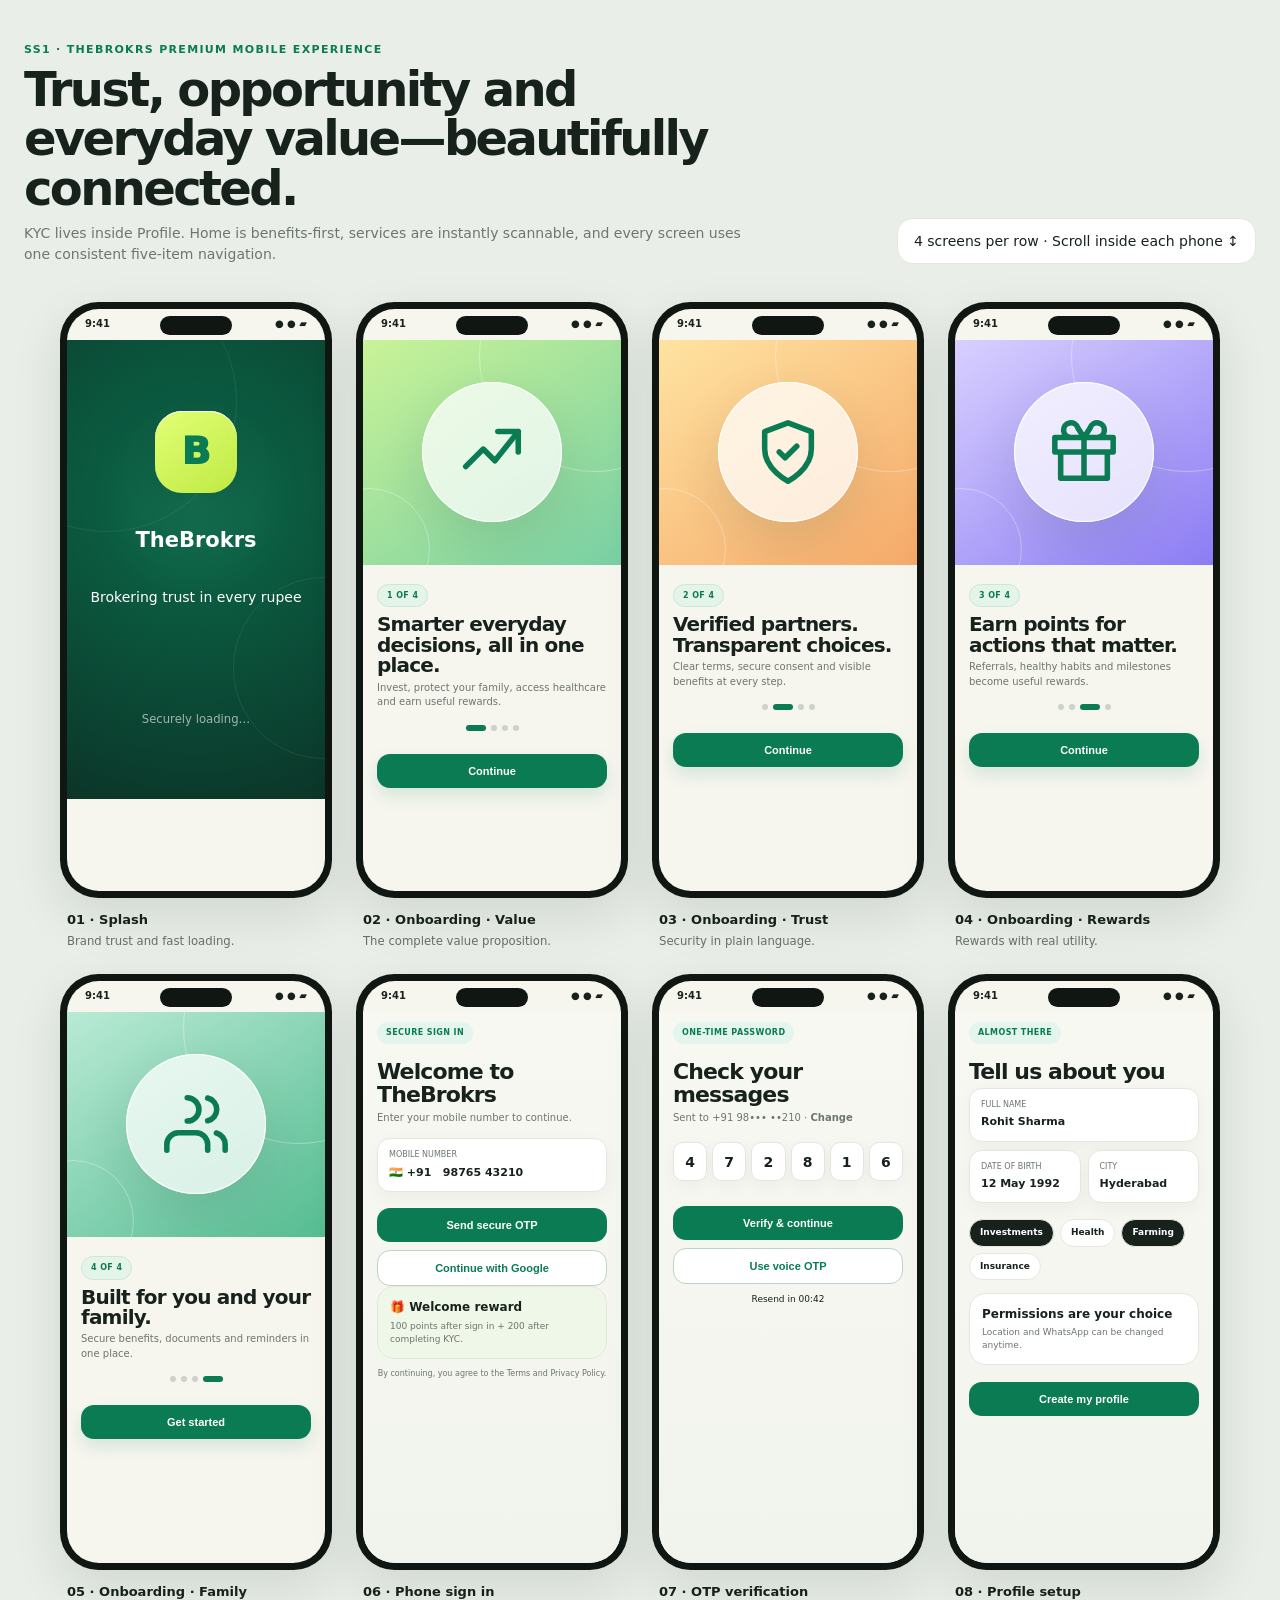
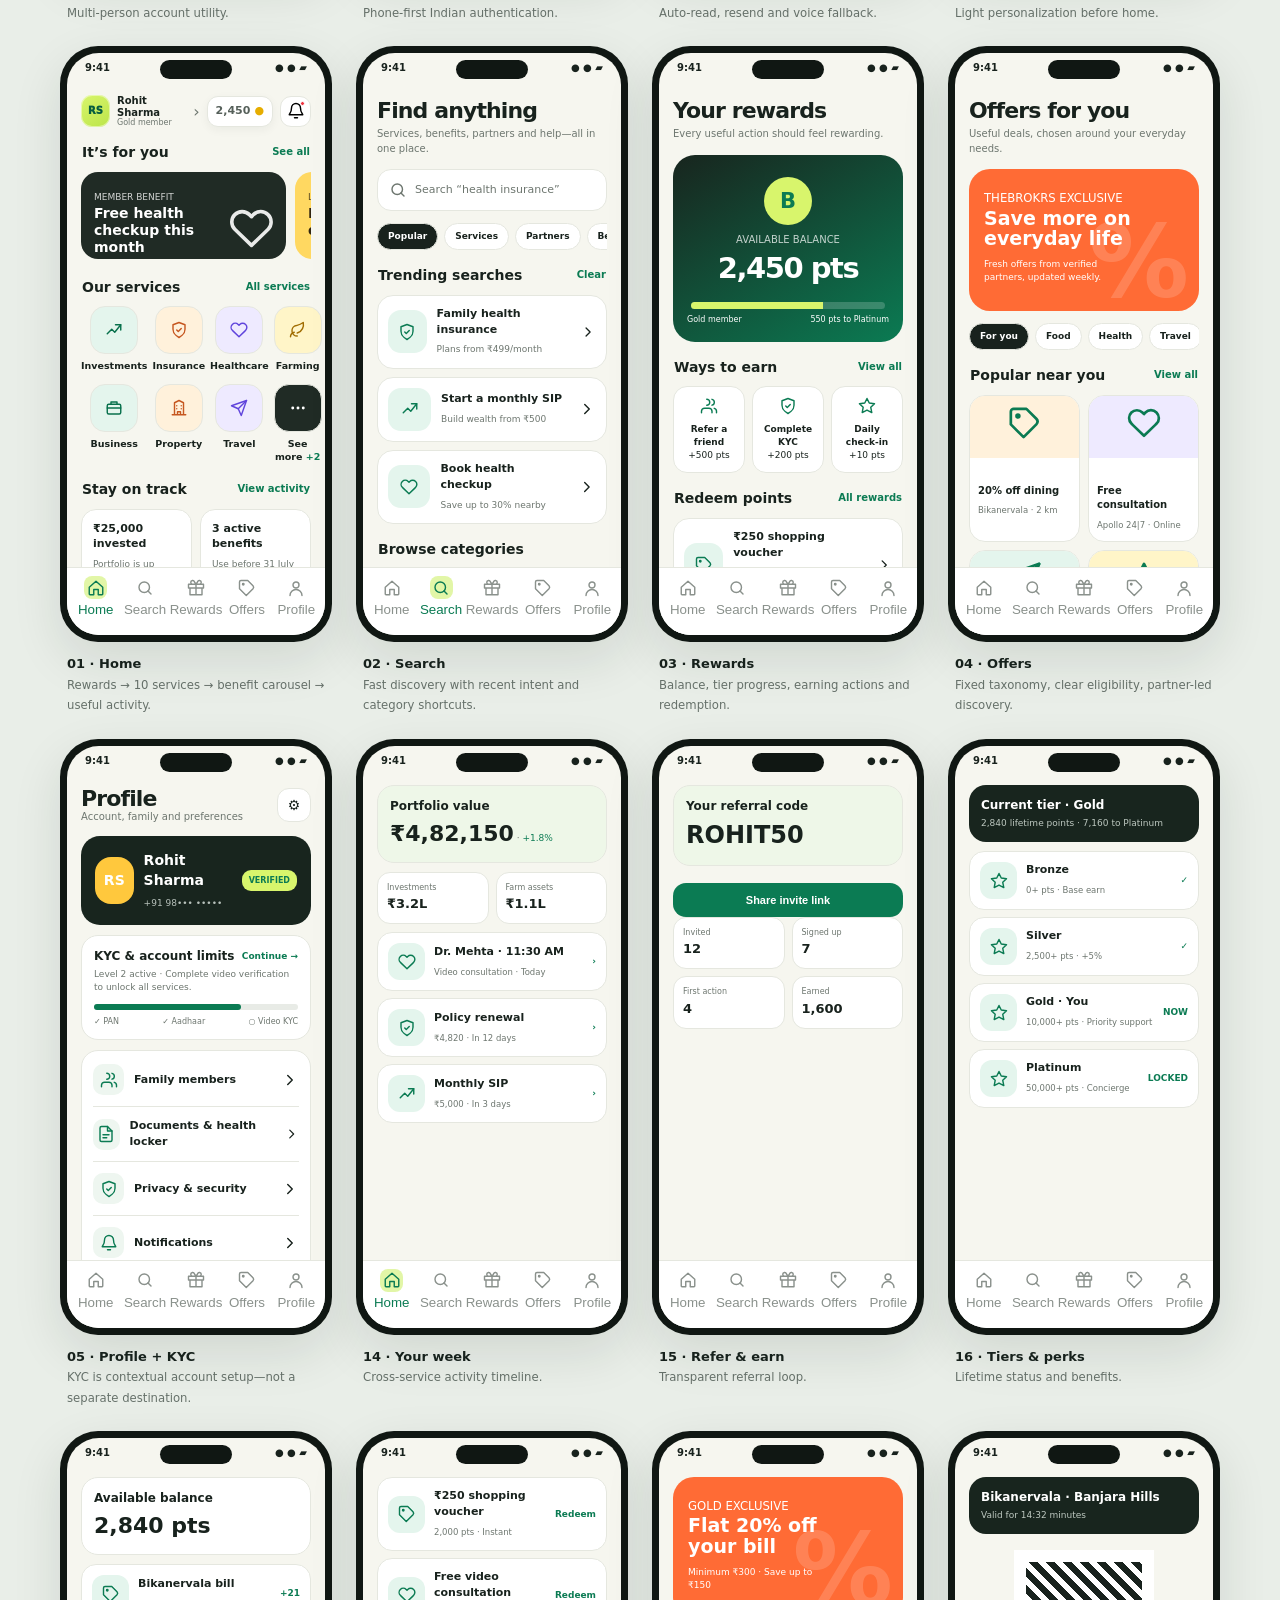
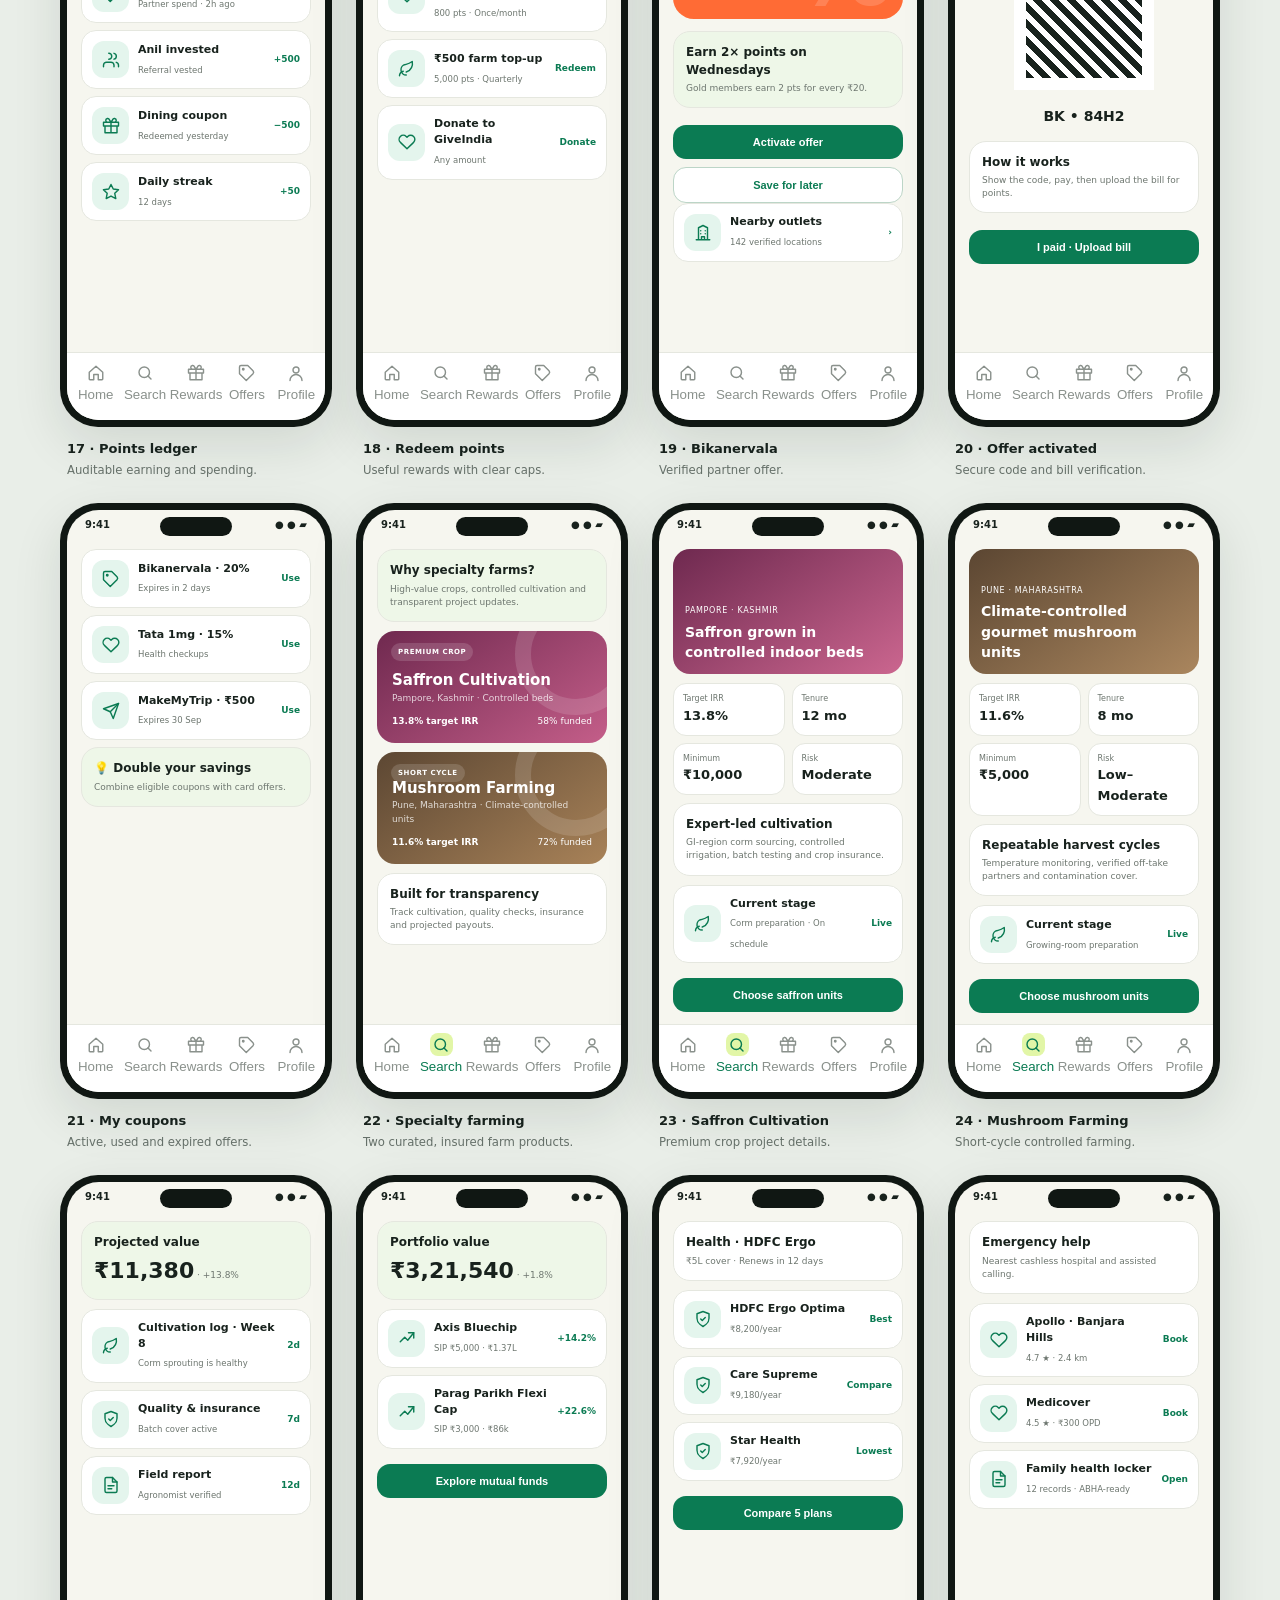
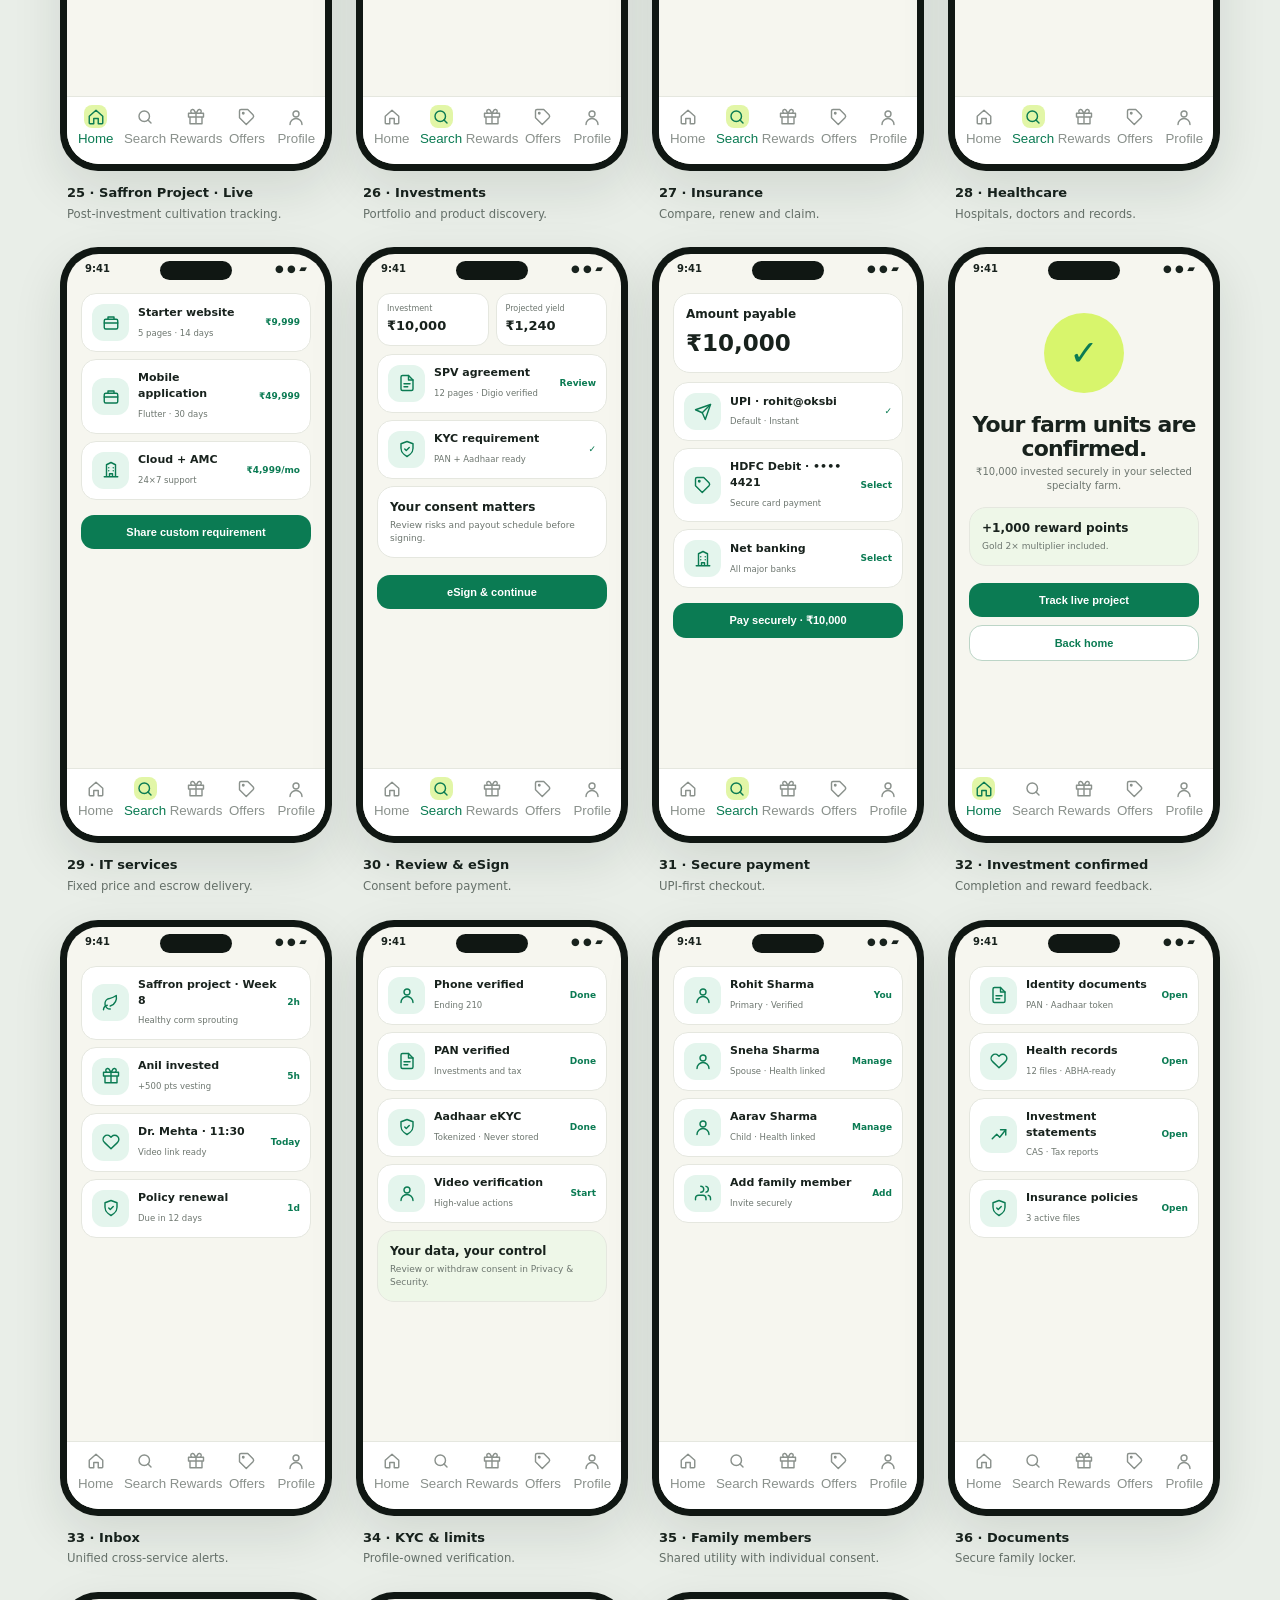
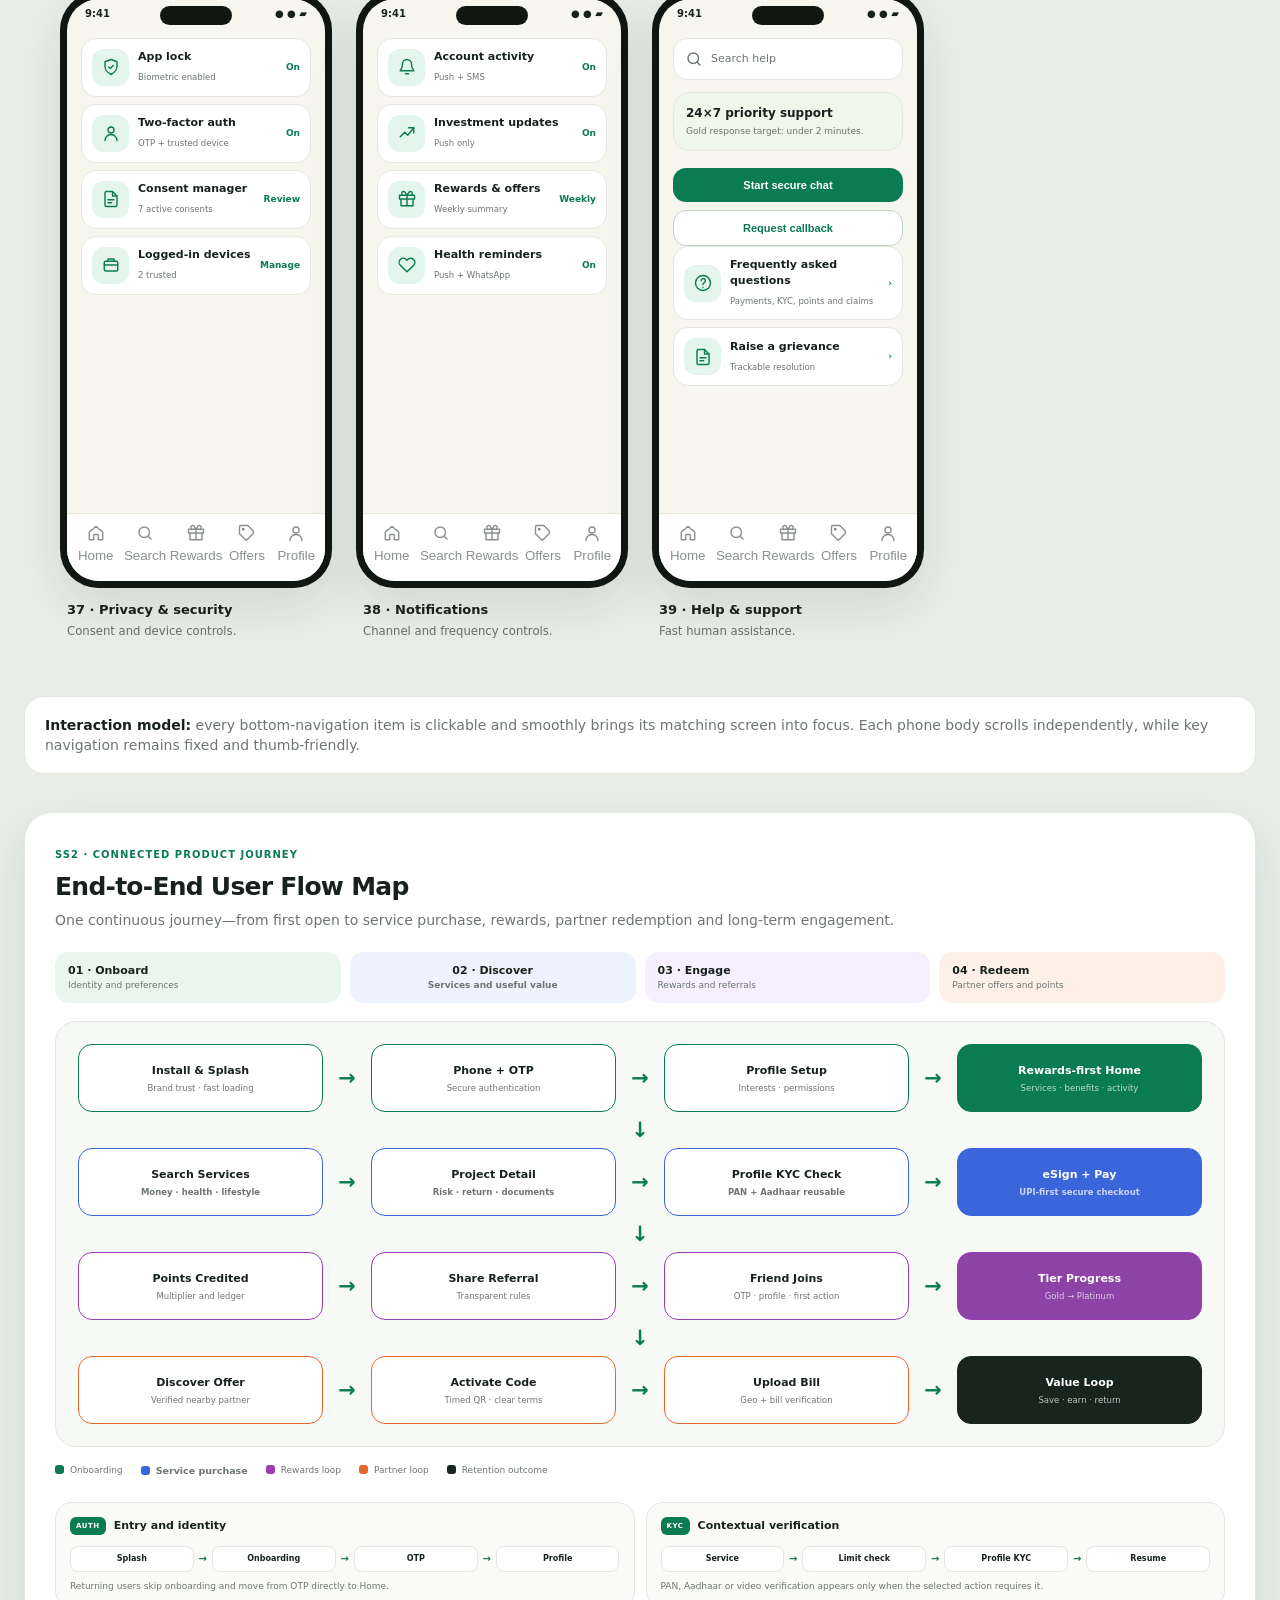
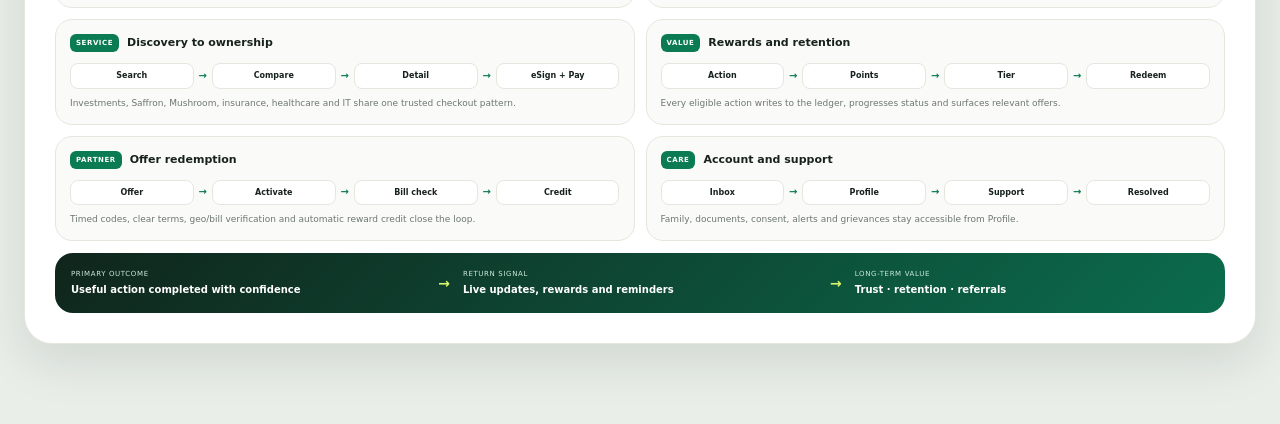
==== 02-wireframes.html @ 586d3954 "Add files via upload" ====
<!doctype html>
<html lang="en">
  <head>
    <meta charset="utf-8" />
    <meta name="viewport" content="width=device-width,initial-scale=1" />
    <title>TheBrokrs — Connected Mobile App Wireframe</title>
    <style>
      :root {
        --ink: #18221d;
        --muted: #6d766f;
        --green: #0b7b53;
        --lime: #d8f56c;
        --cream: #f6f6ef;
        --line: #e5e7df;
        --orange: #ff6b35;
        --purple: #7457ff;
        --yellow: #ffc83d;
        --shadow: 0 18px 50px #16241d1c;
      }
      * {
        box-sizing: border-box;
      }
      body {
        margin: 0;
        background: #e9eee8;
        color: var(--ink);
        font:
          14px/1.45 Inter,
          ui-sans-serif,
          system-ui,
          -apple-system,
          "Segoe UI",
          sans-serif;
      }
      .page {
        max-width: 1460px;
        margin: auto;
        padding: 42px 24px 80px;
      }
      .intro {
        display: flex;
        justify-content: space-between;
        gap: 30px;
        align-items: end;
        margin-bottom: 34px;
      }
      .eyebrow {
        color: var(--green);
        font-weight: 800;
        letter-spacing: 0.12em;
        text-transform: uppercase;
        font-size: 11px;
      }
      .intro h1 {
        font-size: clamp(28px, 4vw, 48px);
        line-height: 1.03;
        letter-spacing: -0.055em;
        margin: 7px 0 10px;
        max-width: 780px;
      }
      .intro p {
        margin: 0;
        color: var(--muted);
        max-width: 720px;
      }
      .legend {
        background: #fff;
        border: 1px solid var(--line);
        padding: 12px 16px;
        border-radius: 16px;
        white-space: nowrap;
      }
      .gallery {
        display: grid;
        grid-template-columns: repeat(5, 272px);
        gap: 24px;
        overflow-x: auto;
        padding: 4px 4px 28px;
        scroll-snap-type: x mandatory;
      }
      .mock {
        scroll-snap-align: start;
      }
      .phone {
        width: 272px;
        height: 596px;
        padding: 7px;
        background: #101713;
        border-radius: 38px;
        box-shadow: var(--shadow);
        position: relative;
      }
      .screen {
        height: 100%;
        background: var(--cream);
        border-radius: 32px;
        overflow: hidden;
        position: relative;
      }
      .status {
        height: 31px;
        padding: 8px 18px 0;
        display: flex;
        justify-content: space-between;
        font-size: 10px;
        font-weight: 800;
      }
      .island {
        position: absolute;
        top: 7px;
        left: 50%;
        transform: translateX(-50%);
        width: 72px;
        height: 19px;
        border-radius: 20px;
        background: #101713;
        z-index: 5;
      }
      .content {
        height: calc(100% - 31px);
        overflow-y: auto;
        padding: 8px 14px 84px;
        scrollbar-width: none;
      }
      .content::-webkit-scrollbar,
      .rail::-webkit-scrollbar {
        display: none;
      }
      .nav {
        height: 68px;
        position: absolute;
        bottom: 0;
        left: 0;
        right: 0;
        background: #fff;
        border-top: 1px solid var(--line);
        display: grid;
        grid-template-columns: repeat(5, 1fr);
        z-index: 10;
        padding: 8px 4px 7px;
      }
      .nav button {
        border: 0;
        background: none;
        color: #8a918c;
        font: 600 9px inherit;
        display: flex;
        flex-direction: column;
        align-items: center;
        gap: 3px;
        padding: 0;
        cursor: pointer;
      }
      .nav .ico {
        width: 23px;
        height: 23px;
        display: grid;
        place-items: center;
        border-radius: 8px;
      }
      .nav button.active {
        color: var(--green);
      }
      .nav button.active .ico {
        background: #e2f6a7;
      }
      .i {
        width: 18px;
        height: 18px;
        fill: none;
        stroke: currentColor;
        stroke-width: 1.9;
        stroke-linecap: round;
        stroke-linejoin: round;
      }
      .top {
        display: flex;
        align-items: center;
        justify-content: space-between;
        margin: 2px 0 12px;
      }
      .avatar {
        width: 34px;
        height: 34px;
        border-radius: 12px;
        background: var(--yellow);
        display: grid;
        place-items: center;
        font-weight: 900;
      }
      .hello {
        font-size: 10px;
        color: var(--muted);
      }
      .name {
        font-size: 15px;
        font-weight: 800;
        line-height: 1.1;
      }
      .iconbtn {
        width: 34px;
        height: 34px;
        border: 1px solid var(--line);
        background: #fff;
        border-radius: 12px;
        display: grid;
        place-items: center;
      }
      .reward-card {
        background: var(--green);
        color: white;
        border-radius: 20px;
        padding: 15px;
        position: relative;
        overflow: hidden;
        margin-bottom: 15px;
      }
      .reward-card:after {
        content: "";
        position: absolute;
        width: 95px;
        height: 95px;
        background: var(--lime);
        border-radius: 50%;
        right: -35px;
        top: -42px;
        opacity: 0.95;
      }
      .points {
        font-size: 25px;
        font-weight: 900;
        letter-spacing: -0.04em;
      }
      .soft {
        font-size: 10px;
        opacity: 0.75;
      }
      .reward-row {
        display: flex;
        justify-content: space-between;
        align-items: end;
      }
      .tiny-link {
        font-size: 10px;
        color: var(--lime);
        font-weight: 800;
      }
      .section-head {
        display: flex;
        align-items: center;
        justify-content: space-between;
        margin: 15px 1px 9px;
      }
      .section-head b {
        font-size: 14px;
      }
      .section-head span {
        font-size: 10px;
        color: var(--green);
        font-weight: 800;
      }
      .services {
        display: grid;
        grid-template-columns: repeat(4, 1fr);
        gap: 11px 5px;
      }
      .service {
        text-align: center;
        font-size: 9.5px;
        font-weight: 650;
      }
      .service .tile {
        width: 48px;
        height: 48px;
        margin: 0 auto 5px;
        border-radius: 15px;
        display: grid;
        place-items: center;
        background: #fff;
        border: 1px solid var(--line);
      }
      .service:nth-child(4n + 1) .tile {
        background: #e4f5ed;
        color: #08704c;
      }
      .service:nth-child(4n + 2) .tile {
        background: #fff1db;
        color: #c65720;
      }
      .service:nth-child(4n + 3) .tile {
        background: #eeeaff;
        color: #6045dc;
      }
      .service:nth-child(4n + 4) .tile {
        background: #fff5c8;
        color: #a06c00;
      }
      .service.more .tile {
        background: #202b25;
        color: #fff;
      }
      .benefits {
        display: flex;
        gap: 9px;
        overflow-x: auto;
        scroll-snap-type: x mandatory;
        padding-bottom: 3px;
      }
      .benefit {
        min-width: 205px;
        height: 87px;
        border-radius: 17px;
        padding: 13px;
        scroll-snap-align: start;
        position: relative;
        overflow: hidden;
        background: #202b25;
        color: #fff;
      }
      .benefit.alt {
        background: #ffd861;
        color: #302510;
      }
      .benefit.purple {
        background: #7457ff;
      }
      .benefit b {
        display: block;
        width: 125px;
        line-height: 1.2;
      }
      .benefit small {
        font-size: 9px;
        opacity: 0.8;
      }
      .benefit .bigicon {
        position: absolute;
        right: 12px;
        bottom: 8px;
        width: 45px;
        height: 45px;
        opacity: 0.9;
      }
      .quick {
        display: grid;
        grid-template-columns: 1fr 1fr;
        gap: 8px;
      }
      .quick .card {
        background: #fff;
        border: 1px solid var(--line);
        border-radius: 15px;
        padding: 11px;
      }
      .quick b {
        font-size: 11px;
        display: block;
      }
      .quick small {
        font-size: 9px;
        color: var(--muted);
      }
      .screen-title {
        font-size: 22px;
        line-height: 1.05;
        letter-spacing: -0.04em;
        margin: 7px 0 5px;
      }
      .screen-sub {
        font-size: 10px;
        color: var(--muted);
        margin: 0 0 13px;
      }
      .searchbox {
        display: flex;
        align-items: center;
        gap: 8px;
        background: #fff;
        border: 1px solid var(--line);
        border-radius: 14px;
        padding: 11px;
        margin-bottom: 12px;
        color: var(--muted);
        font-size: 11px;
      }
      .chips {
        display: flex;
        gap: 6px;
        overflow: auto;
        margin-bottom: 13px;
      }
      .chip {
        white-space: nowrap;
        padding: 6px 10px;
        border-radius: 99px;
        background: #fff;
        border: 1px solid var(--line);
        font-size: 9px;
        font-weight: 700;
      }
      .chip.active {
        background: var(--ink);
        color: #fff;
      }
      .result {
        background: #fff;
        border: 1px solid var(--line);
        padding: 10px;
        border-radius: 16px;
        margin-bottom: 8px;
        display: flex;
        gap: 10px;
        align-items: center;
      }
      .result .r-icon {
        width: 43px;
        height: 43px;
        border-radius: 13px;
        background: #e4f5ed;
        color: var(--green);
        display: grid;
        place-items: center;
      }
      .result b {
        font-size: 11px;
        display: block;
      }
      .result small {
        color: var(--muted);
        font-size: 9px;
      }
      .arrow {
        margin-left: auto;
      }
      .balance {
        text-align: center;
        background: linear-gradient(150deg, #18251e, #0b7b53);
        border-radius: 22px;
        color: #fff;
        padding: 22px 14px 16px;
        margin-bottom: 12px;
      }
      .balance .coin {
        width: 48px;
        height: 48px;
        border-radius: 50%;
        margin: auto auto 8px;
        background: var(--lime);
        color: var(--green);
        display: grid;
        place-items: center;
        font-size: 21px;
        font-weight: 900;
      }
      .balance h2 {
        font-size: 29px;
        margin: 0;
        letter-spacing: -0.05em;
      }
      .progress {
        height: 7px;
        border-radius: 9px;
        background: #ffffff30;
        margin: 13px 4px 5px;
        overflow: hidden;
      }
      .progress i {
        display: block;
        width: 68%;
        height: 100%;
        background: var(--lime);
      }
      .progress-label {
        display: flex;
        justify-content: space-between;
        font-size: 8px;
      }
      .earn {
        display: grid;
        grid-template-columns: repeat(3, 1fr);
        gap: 7px;
      }
      .earn div {
        background: #fff;
        border: 1px solid var(--line);
        border-radius: 14px;
        padding: 10px 6px;
        text-align: center;
        font-size: 9px;
      }
      .earn .i {
        color: var(--green);
        margin-bottom: 4px;
      }
      .offer-hero {
        background: #ff6b35;
        border-radius: 21px;
        padding: 18px 15px;
        color: #fff;
        position: relative;
        overflow: hidden;
        margin-bottom: 12px;
      }
      .offer-hero:after {
        content: "%";
        position: absolute;
        right: 10px;
        bottom: -24px;
        font-size: 100px;
        font-weight: 900;
        opacity: 0.16;
      }
      .offer-hero h3 {
        margin: 0;
        font-size: 19px;
        line-height: 1.1;
        width: 150px;
      }
      .offer-hero p {
        font-size: 9px;
        width: 150px;
      }
      .offer-grid {
        display: grid;
        grid-template-columns: 1fr 1fr;
        gap: 8px;
      }
      .offer {
        background: #fff;
        border: 1px solid var(--line);
        border-radius: 16px;
        overflow: hidden;
      }
      .offer .art {
        height: 70px;
        display: grid;
        place-items: center;
        background: #fff1db;
        color: #ff6b35;
      }
      .offer:nth-child(2) .art {
        background: #eeeaff;
        color: #7457ff;
      }
      .offer:nth-child(3) .art {
        background: #e4f5ed;
        color: #0b7b53;
      }
      .offer:nth-child(4) .art {
        background: #fff5c8;
        color: #9b6b00;
      }
      .offer .copy {
        padding: 8px;
      }
      .offer b {
        font-size: 10px;
        display: block;
      }
      .offer small {
        font-size: 8.5px;
        color: var(--muted);
      }
      .profile-card {
        display: flex;
        align-items: center;
        gap: 10px;
        background: #18251e;
        color: #fff;
        border-radius: 19px;
        padding: 14px;
        margin-bottom: 10px;
      }
      .profile-card .avatar {
        width: 47px;
        height: 47px;
        border-radius: 16px;
      }
      .profile-card b {
        display: block;
      }
      .profile-card small {
        font-size: 9px;
        color: #b7c1bb;
      }
      .verified {
        margin-left: auto;
        background: var(--lime);
        color: var(--green);
        font-size: 8px;
        font-weight: 900;
        padding: 5px 7px;
        border-radius: 9px;
      }
      .kyc {
        background: #fff;
        border: 1px solid var(--line);
        border-radius: 17px;
        padding: 12px;
        margin-bottom: 10px;
      }
      .kyc-top {
        display: flex;
        justify-content: space-between;
        align-items: center;
      }
      .kyc h3 {
        font-size: 12px;
        margin: 0;
      }
      .kyc p {
        font-size: 9px;
        color: var(--muted);
        margin: 3px 0 9px;
      }
      .kyc .bar {
        height: 6px;
        background: #e8ebe6;
        border-radius: 9px;
      }
      .kyc .bar i {
        display: block;
        width: 72%;
        height: 100%;
        background: var(--green);
        border-radius: 9px;
      }
      .kyc .steps {
        display: flex;
        justify-content: space-between;
        margin-top: 6px;
        font-size: 8px;
        color: var(--muted);
      }
      .menu {
        background: #fff;
        border: 1px solid var(--line);
        border-radius: 17px;
        padding: 2px 11px;
      }
      .menu-row {
        display: flex;
        align-items: center;
        gap: 10px;
        border-bottom: 1px solid var(--line);
        padding: 11px 0;
        font-size: 11px;
        font-weight: 700;
      }
      .menu-row:last-child {
        border: 0;
      }
      .menu-row .mini {
        width: 31px;
        height: 31px;
        border-radius: 10px;
        background: #eef6f0;
        color: var(--green);
        display: grid;
        place-items: center;
      }
      .caption {
        padding: 13px 7px 0;
      }
      .caption b {
        display: block;
        font-size: 13px;
      }
      .caption small {
        color: #66716a;
      }
      .note {
        margin-top: 28px;
        padding: 18px 20px;
        background: #fff;
        border: 1px solid var(--line);
        border-radius: 20px;
        color: var(--muted);
      }
      @media (max-width: 620px) {
        .page {
          padding: 26px 14px 60px;
        }
        .intro {
          display: block;
        }
        .legend {
          display: inline-block;
          margin-top: 16px;
        }
        .gallery {
          gap: 16px;
        }
      }
      .mock[data-screen="home"] .services > .service:nth-child(8),
      .mock[data-screen="home"] .services > .service:nth-child(9) {
        display: none;
      }
      .mock[data-screen="home"] .service.more:after {
        content: " +2";
        color: #0b7b53;
        font-weight: 900;
      }
    </style>
    <link rel="stylesheet" href="02-flow.css" />
    <link rel="stylesheet" href="02-layout.css" />
    <link rel="stylesheet" href="02-home.css" />
    <link rel="stylesheet" href="02-products.css" />
    <link rel="stylesheet" href="02-premium.css" />
  </head>
  <body>
    <svg width="0" height="0" style="position: absolute">
      <defs>
        <symbol id="home" viewBox="0 0 24 24">
          <path d="m3 11 9-8 9 8v9a1 1 0 0 1-1 1h-5v-7H9v7H4a1 1 0 0 1-1-1z" />
        </symbol>
        <symbol id="search" viewBox="0 0 24 24">
          <circle cx="11" cy="11" r="7" />
          <path d="m20 20-4-4" />
        </symbol>
        <symbol id="gift" viewBox="0 0 24 24">
          <path
            d="M20 12v9H4v-9M2 7h20v5H2zM12 7v14M12 7H7.5a2.5 2.5 0 1 1 2.4-3.2L12 7Zm0 0h4.5a2.5 2.5 0 1 0-2.4-3.2L12 7Z"
          />
        </symbol>
        <symbol id="tag" viewBox="0 0 24 24">
          <path d="M20 13 11 22l-9-9V4a2 2 0 0 1 2-2h9l7 7a3 3 0 0 1 0 4Z" />
          <circle cx="7" cy="7" r="1" />
        </symbol>
        <symbol id="user" viewBox="0 0 24 24">
          <circle cx="12" cy="8" r="4" />
          <path d="M4 22a8 8 0 0 1 16 0" />
        </symbol>
        <symbol id="bell" viewBox="0 0 24 24">
          <path d="M18 8a6 6 0 0 0-12 0c0 7-3 7-3 9h18c0-2-3-2-3-9M10 21h4" />
        </symbol>
        <symbol id="plane" viewBox="0 0 24 24">
          <path d="m22 2-7 20-4-9-9-4Z" />
          <path d="M22 2 11 13" />
        </symbol>
        <symbol id="shield" viewBox="0 0 24 24">
          <path d="M12 22s8-4 8-11V5l-8-3-8 3v6c0 7 8 11 8 11Z" />
          <path d="m9 12 2 2 4-4" />
        </symbol>
        <symbol id="heart" viewBox="0 0 24 24">
          <path
            d="M20.8 4.6a5.5 5.5 0 0 0-7.8 0L12 5.7l-1.1-1.1a5.5 5.5 0 0 0-7.8 7.8l1.1 1.1L12 21l7.8-7.5 1.1-1.1a5.5 5.5 0 0 0-.1-7.8Z"
          />
        </symbol>
        <symbol id="trend" viewBox="0 0 24 24">
          <path d="m3 17 6-6 4 4 8-10" />
          <path d="M14 5h7v7" />
        </symbol>
        <symbol id="leaf" viewBox="0 0 24 24">
          <path d="M11 20A7 7 0 0 1 9.8 6.1C15.5 4.7 19 2 19 2c1 5-1 12-8 14" />
          <path d="M2 21c0-3 2-5 5-6" />
        </symbol>
        <symbol id="brief" viewBox="0 0 24 24">
          <rect x="3" y="7" width="18" height="13" rx="2" />
          <path d="M8 7V4h8v3M3 12h18" />
        </symbol>
        <symbol id="building" viewBox="0 0 24 24">
          <path
            d="M3 21h18M6 21V5l6-3 6 3v16M9 9h.01M15 9h.01M9 13h.01M15 13h.01M10 21v-4h4v4"
          />
        </symbol>
        <symbol id="more" viewBox="0 0 24 24">
          <circle cx="5" cy="12" r="1" />
          <circle cx="12" cy="12" r="1" />
          <circle cx="19" cy="12" r="1" />
        </symbol>
        <symbol id="star" viewBox="0 0 24 24">
          <path
            d="m12 2 3 6 7 .9-5 4.8 1.4 7-6.4-3.3-6.4 3.3 1.3-7-5-4.8L9 8Z"
          />
        </symbol>
        <symbol id="arrow" viewBox="0 0 24 24">
          <path d="m9 18 6-6-6-6" />
        </symbol>
        <symbol id="users" viewBox="0 0 24 24">
          <path
            d="M16 21v-2a4 4 0 0 0-4-4H6a4 4 0 0 0-4 4v2M9 11a4 4 0 1 0 0-8M22 21v-2a4 4 0 0 0-3-3.9M16 3.1a4 4 0 0 1 0 7.8"
          />
        </symbol>
        <symbol id="doc" viewBox="0 0 24 24">
          <path
            d="M14 2H6a2 2 0 0 0-2 2v16a2 2 0 0 0 2 2h12a2 2 0 0 0 2-2V8Z"
          />
          <path d="M14 2v6h6M8 13h8M8 17h5" />
        </symbol>
        <symbol id="help" viewBox="0 0 24 24">
          <circle cx="12" cy="12" r="10" />
          <path d="M9.5 9a2.8 2.8 0 1 1 4.7 2c-1.2 1-2.2 1.5-2.2 3M12 18h.01" />
        </symbol>
      </defs>
    </svg>
    <main class="page">
      <div class="intro">
        <div>
          <div class="eyebrow">SS1 · TheBrokrs premium mobile experience</div>
          <h1>Trust, opportunity and everyday value—beautifully connected.</h1>
          <p>
            KYC lives inside Profile. Home is benefits-first, services are
            instantly scannable, and every screen uses one consistent five-item
            navigation.
          </p>
        </div>
        <div class="legend">4 screens per row · Scroll inside each phone ↕</div>
      </div>
      <section class="gallery" id="gallery">
        <article class="mock" data-screen="home">
          <div class="phone">
            <div class="screen">
              <div class="island"></div>
              <div class="status"><span>9:41</span><span>● ● ▰</span></div>
              <div class="content">
                <div class="home-utility">
                  <button class="profile-pill" type="button" data-go="profile" aria-label="Open Rohit's profile"><span class="profile-avatar">RS</span><span><b>Rohit Sharma</b><small>Gold member</small></span><span class="profile-chevron">›</span></button>
                  <button class="points-pill" type="button" data-go="rewards" aria-label="Open 2450 reward points"><b>2,450</b><span>●</span></button>
                  <button class="iconbtn" type="button" data-go="inbox" aria-label="Open notifications"><svg class="i"><use href="#bell" /></svg><i class="alert-dot"></i></button>
                </div>
                <div class="section-head for-you-head"><b>It’s for you</b><span>See all</span></div>
                <div class="benefits home-benefits">
                  <div class="benefit" data-go="health"><small>MEMBER BENEFIT</small><b>Free health checkup this month</b><svg class="i bigicon"><use href="#heart" /></svg></div>
                  <div class="benefit alt" data-go="invest"><small>LIMITED TIME</small><b>Earn 2× points on investments</b><svg class="i bigicon"><use href="#star" /></svg></div>
                  <div class="benefit purple" data-go="family"><small>FAMILY PERK</small><b>Add family & unlock rewards</b><svg class="i bigicon"><use href="#users" /></svg></div>
                </div>
                <div class="section-head">
                  <b>Our services</b><span>All services</span>
                </div>
                <div class="services">
                  <div class="service">
                    <div class="tile">
                      <svg class="i"><use href="#trend" /></svg>
                    </div>
                    Investments
                  </div>
                  <div class="service">
                    <div class="tile">
                      <svg class="i"><use href="#shield" /></svg>
                    </div>
                    Insurance
                  </div>
                  <div class="service">
                    <div class="tile">
                      <svg class="i"><use href="#heart" /></svg>
                    </div>
                    Healthcare
                  </div>
                  <div class="service">
                    <div class="tile">
                      <svg class="i"><use href="#leaf" /></svg>
                    </div>
                    Farming
                  </div>
                  <div class="service">
                    <div class="tile">
                      <svg class="i"><use href="#brief" /></svg>
                    </div>
                    Business
                  </div>
                  <div class="service">
                    <div class="tile">
                      <svg class="i"><use href="#building" /></svg>
                    </div>
                    Property
                  </div>
                  <div class="service">
                    <div class="tile">
                      <svg class="i"><use href="#plane" /></svg>
                    </div>
                    Travel
                  </div>
                  <div class="service">
                    <div class="tile">
                      <svg class="i"><use href="#users" /></svg>
                    </div>
                    Consulting
                  </div>
                  <div class="service">
                    <div class="tile">
                      <svg class="i"><use href="#doc" /></svg>
                    </div>
                    IT Services
                  </div>
                  <div class="service more">
                    <div class="tile">
                      <svg class="i"><use href="#more" /></svg>
                    </div>
                    See more
                  </div>
                </div>
                <div class="section-head">
                  <b>Stay on track</b><span>View activity</span>
                </div>
                <div class="quick">
                  <div class="card">
                    <b>₹25,000 invested</b><small>Portfolio is up 4.2%</small>
                  </div>
                  <div class="card">
                    <b>3 active benefits</b><small>Use before 31 July</small>
                  </div>
                </div>
              </div>
              <div class="nav"></div>
            </div>
          </div>
          <div class="caption">
            <b>01 · Home</b
            ><small
              >Rewards → 10 services → benefit carousel → useful
              activity.</small
            >
          </div>
        </article>
        <article class="mock" data-screen="search">
          <div class="phone">
            <div class="screen">
              <div class="island"></div>
              <div class="status"><span>9:41</span><span>● ● ▰</span></div>
              <div class="content">
                <h2 class="screen-title">Find anything</h2>
                <p class="screen-sub">
                  Services, benefits, partners and help—all in one place.
                </p>
                <div class="searchbox">
                  <svg class="i"><use href="#search" /></svg>Search “health
                  insurance”
                </div>
                <div class="chips">
                  <span class="chip active">Popular</span
                  ><span class="chip">Services</span
                  ><span class="chip">Partners</span
                  ><span class="chip">Benefits</span>
                </div>
                <div class="section-head">
                  <b>Trending searches</b><span>Clear</span>
                </div>
                <div class="result">
                  <div class="r-icon">
                    <svg class="i"><use href="#shield" /></svg>
                  </div>
                  <div>
                    <b>Family health insurance</b
                    ><small>Plans from ₹499/month</small>
                  </div>
                  <svg class="i arrow"><use href="#arrow" /></svg>
                </div>
                <div class="result">
                  <div class="r-icon">
                    <svg class="i"><use href="#trend" /></svg>
                  </div>
                  <div>
                    <b>Start a monthly SIP</b
                    ><small>Build wealth from ₹500</small>
                  </div>
                  <svg class="i arrow"><use href="#arrow" /></svg>
                </div>
                <div class="result">
                  <div class="r-icon">
                    <svg class="i"><use href="#heart" /></svg>
                  </div>
                  <div>
                    <b>Book health checkup</b
                    ><small>Save up to 30% nearby</small>
                  </div>
                  <svg class="i arrow"><use href="#arrow" /></svg>
                </div>
                <div class="section-head"><b>Browse categories</b></div>
                <div class="services">
                  <div class="service">
                    <div class="tile">
                      <svg class="i"><use href="#leaf" /></svg>
                    </div>
                    Farming
                  </div>
                  <div class="service">
                    <div class="tile">
                      <svg class="i"><use href="#building" /></svg>
                    </div>
                    Property
                  </div>
                  <div class="service">
                    <div class="tile">
                      <svg class="i"><use href="#brief" /></svg>
                    </div>
                    Business
                  </div>
                  <div class="service">
                    <div class="tile">
                      <svg class="i"><use href="#plane" /></svg>
                    </div>
                    Travel
                  </div>
                </div>
              </div>
              <div class="nav"></div>
            </div>
          </div>
          <div class="caption">
            <b>02 · Search</b
            ><small
              >Fast discovery with recent intent and category shortcuts.</small
            >
          </div>
        </article>
        <article class="mock" data-screen="rewards">
          <div class="phone">
            <div class="screen">
              <div class="island"></div>
              <div class="status"><span>9:41</span><span>● ● ▰</span></div>
              <div class="content">
                <h2 class="screen-title">Your rewards</h2>
                <p class="screen-sub">
                  Every useful action should feel rewarding.
                </p>
                <div class="balance">
                  <div class="coin">B</div>
                  <div class="soft">AVAILABLE BALANCE</div>
                  <h2>2,450 pts</h2>
                  <div class="progress"><i></i></div>
                  <div class="progress-label">
                    <span>Gold member</span><span>550 pts to Platinum</span>
                  </div>
                </div>
                <div class="section-head">
                  <b>Ways to earn</b><span>View all</span>
                </div>
                <div class="earn">
                  <div>
                    <svg class="i"><use href="#users" /></svg><br /><b
                      >Refer a friend</b
                    ><br />+500 pts
                  </div>
                  <div>
                    <svg class="i"><use href="#shield" /></svg><br /><b
                      >Complete KYC</b
                    ><br />+200 pts
                  </div>
                  <div>
                    <svg class="i"><use href="#star" /></svg><br /><b
                      >Daily check-in</b
                    ><br />+10 pts
                  </div>
                </div>
                <div class="section-head">
                  <b>Redeem points</b><span>All rewards</span>
                </div>
                <div class="result">
                  <div class="r-icon">
                    <svg class="i"><use href="#tag" /></svg>
                  </div>
                  <div>
                    <b>₹250 shopping voucher</b
                    ><small>2,000 points · Instant delivery</small>
                  </div>
                  <svg class="i arrow"><use href="#arrow" /></svg>
                </div>
                <div class="result">
                  <div class="r-icon">
                    <svg class="i"><use href="#heart" /></svg>
                  </div>
                  <div>
                    <b>Annual health screening</b
                    ><small>1,800 points · 40+ tests</small>
                  </div>
                  <svg class="i arrow"><use href="#arrow" /></svg>
                </div>
                <div class="section-head"><b>Recent activity</b></div>
                <div class="quick">
                  <div class="card">
                    <b>+100 pts</b><small>Weekly streak</small>
                  </div>
                  <div class="card">
                    <b>−500 pts</b><small>Coffee voucher</small>
                  </div>
                </div>
              </div>
              <div class="nav"></div>
            </div>
          </div>
          <div class="caption">
            <b>03 · Rewards</b
            ><small
              >Balance, tier progress, earning actions and redemption.</small
            >
          </div>
        </article>
        <article class="mock" data-screen="offers">
          <div class="phone">
            <div class="screen">
              <div class="island"></div>
              <div class="status"><span>9:41</span><span>● ● ▰</span></div>
              <div class="content">
                <h2 class="screen-title">Offers for you</h2>
                <p class="screen-sub">
                  Useful deals, chosen around your everyday needs.
                </p>
                <div class="offer-hero">
                  <small>THEBROKRS EXCLUSIVE</small>
                  <h3>Save more on everyday life</h3>
                  <p>Fresh offers from verified partners, updated weekly.</p>
                </div>
                <div class="chips">
                  <span class="chip active">For you</span
                  ><span class="chip">Food</span><span class="chip">Health</span
                  ><span class="chip">Travel</span>
                </div>
                <div class="section-head">
                  <b>Popular near you</b><span>View all</span>
                </div>
                <div class="offer-grid">
                  <div class="offer">
                    <div class="art">
                      <svg class="i" style="width: 34px; height: 34px">
                        <use href="#tag" />
                      </svg>
                    </div>
                    <div class="copy">
                      <b>20% off dining</b><small>Bikanervala · 2 km</small>
                    </div>
                  </div>
                  <div class="offer">
                    <div class="art">
                      <svg class="i" style="width: 34px; height: 34px">
                        <use href="#heart" />
                      </svg>
                    </div>
                    <div class="copy">
                      <b>Free consultation</b
                      ><small>Apollo 24|7 · Online</small>
                    </div>
                  </div>
                  <div class="offer">
                    <div class="art">
                      <svg class="i" style="width: 34px; height: 34px">
                        <use href="#plane" />
                      </svg>
                    </div>
                    <div class="copy">
                      <b>₹500 off flights</b><small>On bookings over ₹5k</small>
                    </div>
                  </div>
                  <div class="offer">
                    <div class="art">
                      <svg class="i" style="width: 34px; height: 34px">
                        <use href="#star" />
                      </svg>
                    </div>
                    <div class="copy">
                      <b>Buy 1, get 1 coffee</b><small>Café Coffee Day</small>
                    </div>
                  </div>
                </div>
              </div>
              <div class="nav"></div>
            </div>
          </div>
          <div class="caption">
            <b>04 · Offers</b
            ><small
              >Fixed taxonomy, clear eligibility, partner-led discovery.</small
            >
          </div>
        </article>
        <article class="mock" data-screen="profile">
          <div class="phone">
            <div class="screen">
              <div class="island"></div>
              <div class="status"><span>9:41</span><span>● ● ▰</span></div>
              <div class="content">
                <div class="top">
                  <div>
                    <h2 class="screen-title" style="margin: 0">Profile</h2>
                    <div class="hello">Account, family and preferences</div>
                  </div>
                  <div class="iconbtn">⚙</div>
                </div>
                <div class="profile-card">
                  <div class="avatar">RS</div>
                  <div><b>Rohit Sharma</b><small>+91 98••• •••••</small></div>
                  <span class="verified">VERIFIED</span>
                </div>
                <div class="kyc">
                  <div class="kyc-top">
                    <h3>KYC & account limits</h3>
                    <span
                      style="
                        font-size: 9px;
                        color: var(--green);
                        font-weight: 800;
                      "
                      >Continue →</span
                    >
                  </div>
                  <p>
                    Level 2 active · Complete video verification to unlock all
                    services.
                  </p>
                  <div class="bar"><i></i></div>
                  <div class="steps">
                    <span>✓ PAN</span><span>✓ Aadhaar</span
                    ><span>○ Video KYC</span>
                  </div>
                </div>
                <div class="menu">
                  <div class="menu-row">
                    <div class="mini">
                      <svg class="i"><use href="#users" /></svg>
                    </div>
                    Family members<svg class="i arrow">
                      <use href="#arrow" />
                    </svg>
                  </div>
                  <div class="menu-row">
                    <div class="mini">
                      <svg class="i"><use href="#doc" /></svg>
                    </div>
                    Documents & health locker<svg class="i arrow">
                      <use href="#arrow" />
                    </svg>
                  </div>
                  <div class="menu-row">
                    <div class="mini">
                      <svg class="i"><use href="#shield" /></svg>
                    </div>
                    Privacy & security<svg class="i arrow">
                      <use href="#arrow" />
                    </svg>
                  </div>
                  <div class="menu-row">
                    <div class="mini">
                      <svg class="i"><use href="#bell" /></svg>
                    </div>
                    Notifications<svg class="i arrow">
                      <use href="#arrow" />
                    </svg>
                  </div>
                  <div class="menu-row">
                    <div class="mini">
                      <svg class="i"><use href="#help" /></svg>
                    </div>
                    Help & support<svg class="i arrow">
                      <use href="#arrow" />
                    </svg>
                  </div>
                </div>
                <div class="section-head">
                  <b>App language</b><span>English · बदलें</span>
                </div>
              </div>
              <div class="nav"></div>
            </div>
          </div>
          <div class="caption">
            <b>05 · Profile + KYC</b
            ><small
              >KYC is contextual account setup—not a separate
              destination.</small
            >
          </div>
        </article>
      </section>
      <div class="note">
        <b style="color: var(--ink)">Interaction model:</b> every
        bottom-navigation item is clickable and smoothly brings its matching
        screen into focus. Each phone body scrolls independently, while key
        navigation remains fixed and thumb-friendly.
      </div>
      <section class="journey-map" aria-labelledby="journey-title">
        <div class="journey-heading"><span>SS2 · Connected product journey</span><h2 id="journey-title">End-to-End User Flow Map</h2><p>One continuous journey—from first open to service purchase, rewards, partner redemption and long-term engagement.</p></div>
        <div class="journey-lanes"><div class="lane onboard"><b>01 · Onboard</b><small>Identity and preferences</small></div><div class="lane service"><b>02 · Discover</b><small>Services and useful value</small></div><div class="lane reward"><b>03 · Engage</b><small>Rewards and referrals</small></div><div class="lane partner"><b>04 · Redeem</b><small>Partner offers and points</small></div></div>
        <div class="journey-flow">
          <div class="map-node onboard"><b>Install & Splash</b><small>Brand trust · fast loading</small></div><i>→</i><div class="map-node onboard"><b>Phone + OTP</b><small>Secure authentication</small></div><i>→</i><div class="map-node onboard"><b>Profile Setup</b><small>Interests · permissions</small></div><i>→</i><div class="map-node onboard solid"><b>Rewards-first Home</b><small>Services · benefits · activity</small></div>
          <em>↓</em><div class="map-node service"><b>Search Services</b><small>Money · health · lifestyle</small></div><i>→</i><div class="map-node service"><b>Project Detail</b><small>Risk · return · documents</small></div><i>→</i><div class="map-node service"><b>Profile KYC Check</b><small>PAN + Aadhaar reusable</small></div><i>→</i><div class="map-node service solid"><b>eSign + Pay</b><small>UPI-first secure checkout</small></div>
          <em>↓</em><div class="map-node reward"><b>Points Credited</b><small>Multiplier and ledger</small></div><i>→</i><div class="map-node reward"><b>Share Referral</b><small>Transparent rules</small></div><i>→</i><div class="map-node reward"><b>Friend Joins</b><small>OTP · profile · first action</small></div><i>→</i><div class="map-node reward solid"><b>Tier Progress</b><small>Gold → Platinum</small></div>
          <em>↓</em><div class="map-node partner"><b>Discover Offer</b><small>Verified nearby partner</small></div><i>→</i><div class="map-node partner"><b>Activate Code</b><small>Timed QR · clear terms</small></div><i>→</i><div class="map-node partner"><b>Upload Bill</b><small>Geo + bill verification</small></div><i>→</i><div class="map-node outcome"><b>Value Loop</b><small>Save · earn · return</small></div>
        </div>
        <div class="journey-legend"><span class="onboard">Onboarding</span><span class="service">Service purchase</span><span class="reward">Rewards loop</span><span class="partner">Partner loop</span><span class="outcome">Retention outcome</span></div>
        <div class="flow-branches">
          <article><div class="branch-title"><span>AUTH</span><b>Entry and identity</b></div><div class="branch-chain"><i>Splash</i><b>→</b><i>Onboarding</i><b>→</b><i>OTP</i><b>→</b><i>Profile</i></div><p>Returning users skip onboarding and move from OTP directly to Home.</p></article>
          <article><div class="branch-title"><span>KYC</span><b>Contextual verification</b></div><div class="branch-chain"><i>Service</i><b>→</b><i>Limit check</i><b>→</b><i>Profile KYC</i><b>→</b><i>Resume</i></div><p>PAN, Aadhaar or video verification appears only when the selected action requires it.</p></article>
          <article><div class="branch-title"><span>SERVICE</span><b>Discovery to ownership</b></div><div class="branch-chain"><i>Search</i><b>→</b><i>Compare</i><b>→</b><i>Detail</i><b>→</b><i>eSign + Pay</i></div><p>Investments, Saffron, Mushroom, insurance, healthcare and IT share one trusted checkout pattern.</p></article>
          <article><div class="branch-title"><span>VALUE</span><b>Rewards and retention</b></div><div class="branch-chain"><i>Action</i><b>→</b><i>Points</i><b>→</b><i>Tier</i><b>→</b><i>Redeem</i></div><p>Every eligible action writes to the ledger, progresses status and surfaces relevant offers.</p></article>
          <article><div class="branch-title"><span>PARTNER</span><b>Offer redemption</b></div><div class="branch-chain"><i>Offer</i><b>→</b><i>Activate</i><b>→</b><i>Bill check</i><b>→</b><i>Credit</i></div><p>Timed codes, clear terms, geo/bill verification and automatic reward credit close the loop.</p></article>
          <article><div class="branch-title"><span>CARE</span><b>Account and support</b></div><div class="branch-chain"><i>Inbox</i><b>→</b><i>Profile</i><b>→</b><i>Support</i><b>→</b><i>Resolved</i></div><p>Family, documents, consent, alerts and grievances stay accessible from Profile.</p></article>
        </div>
        <div class="flow-outcome"><div><span>PRIMARY OUTCOME</span><b>Useful action completed with confidence</b></div><strong>→</strong><div><span>RETURN SIGNAL</span><b>Live updates, rewards and reminders</b></div><strong>→</strong><div><span>LONG-TERM VALUE</span><b>Trust · retention · referrals</b></div></div>
      </section>
    </main>
    <script>
      const items = [
        ["home", "Home"],
        ["search", "Search"],
        ["gift", "Rewards"],
        ["tag", "Offers"],
        ["user", "Profile"],
      ];
      document.querySelectorAll(".mock").forEach((mock) => {
        const current = mock.dataset.screen;
        const nav = mock.querySelector(".nav");
        nav.innerHTML = items
          .map(
            ([id, label]) =>
              `<button type="button" data-go="${id}" class="${id === current ? "active" : ""}" aria-label="Open ${label}"><span class="ico"><svg class="i"><use href="#${id}"></use></svg></span>${label}</button>`,
          )
          .join("");
      });
      document.addEventListener("click", (e) => {
        const b = e.target.closest("[data-go]");
        if (!b) return;
        document
          .querySelector(`[data-screen="${b.dataset.go}"]`)
          .scrollIntoView({
            behavior: "smooth",
            block: "start",
            inline: "nearest",
          });
      });
    </script>
    <script src="02-flow.js"></script>
  </body>
</html>
---- 02-flow.css ----
.flow-card{background:#fff;border:1px solid var(--line);border-radius:17px;padding:12px;margin-bottom:9px}.flow-card.tint{background:#eef7e8}.flow-card.dark{background:#18251e;color:#fff;border:0}.flow-card h3{font-size:12px;margin:0 0 3px}.flow-card p{font-size:9px;color:var(--muted);margin:0}.flow-card.dark p{color:#bdc8c0}.flow-badge{display:inline-block;color:var(--green);background:#e4f5ed;border-radius:99px;padding:5px 9px;font-size:8px;font-weight:900;text-transform:uppercase;letter-spacing:.05em}.flow-row{display:flex;align-items:center;gap:9px;background:#fff;border:1px solid var(--line);border-radius:15px;padding:10px;margin-bottom:7px}.flow-icon{width:37px;height:37px;flex:0 0 37px;border-radius:12px;display:grid;place-items:center;background:#e4f5ed;color:var(--green)}.flow-main{flex:1}.flow-main b{font-size:11px;display:block}.flow-main small{font-size:8.5px;color:var(--muted)}.flow-action{font-size:9px;color:var(--green);font-weight:900}.flow-btn{width:100%;padding:11px;border:0;border-radius:13px;background:var(--green);color:#fff;font-weight:850;font-size:11px;cursor:pointer;margin-top:8px;transition:.18s}.flow-btn.secondary{background:#fff;color:var(--green);border:1px solid #bcd5c7}.flow-btn:hover{transform:translateY(-2px);box-shadow:0 8px 20px #0b7b5333;background:#096945}.flow-btn.secondary:hover{background:#e9f5ee}.field{background:#fff;border:1px solid var(--line);border-radius:13px;padding:10px 11px;margin-bottom:8px}.field label{display:block;font-size:8px;color:var(--muted);text-transform:uppercase}.field b{font-size:11px}.otp{display:grid;grid-template-columns:repeat(6,1fr);gap:5px;margin:17px 0}.otp span{height:39px;display:grid;place-items:center;background:#fff;border:1px solid var(--line);border-radius:10px;font-weight:900}.art{height:225px;margin:-8px -14px 18px;display:grid;place-items:center;background:linear-gradient(145deg,#dff58b,#76c99e)}.art .orb{width:140px;height:140px;border-radius:50%;background:#fff9;display:grid;place-items:center}.art svg{width:70px;height:70px;color:var(--green)}.pager{display:flex;justify-content:center;gap:5px;margin:15px}.pager i{width:6px;height:6px;border-radius:9px;background:#cbd2cc}.pager i.on{width:20px;background:var(--green)}.splash{height:100%;margin:-8px -14px -84px;background:linear-gradient(150deg,#0b7b53,#173d2c);color:#fff;display:grid;place-content:center;text-align:center}.brandmark{width:82px;height:82px;border-radius:25px;background:var(--lime);color:var(--green);display:grid;place-items:center;font-size:38px;font-weight:950;margin:auto auto 15px}.metric-grid{display:grid;grid-template-columns:1fr 1fr;gap:7px;margin-bottom:8px}.metric{background:#fff;border:1px solid var(--line);border-radius:13px;padding:9px}.metric small{font-size:8px;color:var(--muted);display:block}.metric b{font-size:13px}.photo{height:112px;border-radius:17px;background:linear-gradient(145deg,#89b865,#315d37);display:flex;align-items:end;padding:12px;color:#fff;margin-bottom:9px}.nav button,.iconbtn,.chip,.service,.result,.offer,.menu-row{transition:.18s}.nav button:hover{color:var(--green);transform:translateY(-2px)}.nav button:hover .ico{background:#e8f4c3}.iconbtn:hover,.chip:hover,.result:hover,.offer:hover,.menu-row:hover{transform:translateY(-2px);box-shadow:0 8px 20px #17251e12;cursor:pointer}.service:hover{transform:translateY(-3px);cursor:pointer}.flow-screen .content{padding-top:8px}
---- 02-layout.css ----
.gallery{grid-template-columns:repeat(4,272px)!important;justify-content:center;overflow:visible!important;scroll-snap-type:none!important;align-items:start}.mock{scroll-snap-align:none}.legend{white-space:normal}.journey-map{margin-top:38px;background:#fff;border:1px solid var(--line);border-radius:28px;padding:30px;box-shadow:var(--shadow)}.journey-heading span{color:var(--green);font-size:10px;font-weight:900;letter-spacing:.1em;text-transform:uppercase}.journey-heading h2{font-size:25px;letter-spacing:-.03em;margin:5px 0}.journey-heading p{margin:0 0 22px;color:var(--muted)}.journey-lanes{display:grid;grid-template-columns:repeat(4,1fr);gap:9px;margin-bottom:18px}.lane{padding:11px 13px;border-radius:14px}.lane b,.lane small{display:block}.lane b{font-size:11px}.lane small{font-size:9px;color:var(--muted)}.lane.onboard{background:#e8f6ee}.lane.service{background:#edf2ff}.lane.reward{background:#f5efff}.lane.partner{background:#fff0e7}.journey-flow{display:grid;grid-template-columns:minmax(145px,1fr) 30px minmax(145px,1fr) 30px minmax(145px,1fr) 30px minmax(145px,1fr);align-items:center;gap:9px;background:#f7f9f6;border:1px solid var(--line);border-radius:21px;padding:22px}.map-node{min-height:68px;border:1.5px solid;border-radius:14px;background:#fff;padding:11px;text-align:center;display:grid;place-content:center}.map-node b,.map-node small{display:block}.map-node b{font-size:11px}.map-node small{font-size:8.5px;color:var(--muted);margin-top:3px}.map-node.onboard{border-color:#0b7b53}.map-node.service{border-color:#3b66db}.map-node.reward{border-color:#9b3db5}.map-node.partner{border-color:#e7682e}.map-node.outcome{border-color:#18251e;background:#18251e;color:#fff}.map-node.solid{color:#fff}.map-node.onboard.solid{background:#0b7b53}.map-node.service.solid{background:#3b66db}.map-node.reward.solid{background:#8d42a5}.map-node.solid small,.map-node.outcome small{color:#ffffffb8}.journey-flow i,.journey-flow em{text-align:center;color:var(--green);font-size:21px;font-style:normal;font-weight:900}.journey-flow em{grid-column:1/-1;height:18px;line-height:18px}.journey-legend{display:flex;flex-wrap:wrap;gap:18px;margin-top:17px;font-size:9px;color:var(--muted)}.journey-legend span:before{content:"";display:inline-block;width:9px;height:9px;border-radius:3px;margin-right:6px;vertical-align:-1px}.journey-legend .onboard:before{background:#0b7b53}.journey-legend .service:before{background:#3b66db}.journey-legend .reward:before{background:#9b3db5}.journey-legend .partner:before{background:#e7682e}.journey-legend .outcome:before{background:#18251e}@media(max-width:1220px){.gallery{grid-template-columns:repeat(3,272px)!important}}@media(max-width:920px){.gallery{grid-template-columns:repeat(2,272px)!important}.journey-lanes{grid-template-columns:1fr 1fr}.journey-flow{grid-template-columns:1fr}.journey-flow i{transform:rotate(90deg)}.journey-flow em{grid-column:1}}@media(max-width:620px){.gallery{grid-template-columns:272px!important}.journey-map{padding:20px 14px}.journey-lanes{grid-template-columns:1fr}}
---- 02-home.css ----
.home-utility{display:flex;align-items:center;gap:7px;margin:1px 0 13px}.home-utility button{font:inherit;cursor:pointer;transition:.18s}.location-pill{display:flex;align-items:center;gap:5px;flex:1;border:0;background:transparent;padding:3px 0;text-align:left;color:var(--ink)}.location-pill .location-pin{width:29px;height:29px;border-radius:11px;background:#ffe2ed;color:#ef3c7b;display:grid;place-items:center;font-size:17px}.location-pill b,.location-pill small{display:block;line-height:1.15}.location-pill b{font-size:10px}.location-pill small{font-size:8px;color:var(--muted)}.points-pill{height:31px;display:flex;align-items:center;gap:4px;border:1px solid var(--line);background:#fff;border-radius:11px;padding:0 8px;color:#56605a;box-shadow:0 3px 10px #17251e0d}.points-pill b{font-size:11px}.points-pill span{color:#e6ad00;font-size:11px}.home-utility .iconbtn{position:relative;width:31px;height:31px;border-radius:11px}.alert-dot{position:absolute;right:5px;top:4px;width:5px;height:5px;border-radius:50%;background:#ef3340;border:1px solid #fff}.home-utility button:hover{transform:translateY(-2px);box-shadow:0 7px 16px #17251e18}.for-you-head{margin-top:3px}.home-benefits{margin-bottom:13px}.home-benefits .benefit{cursor:pointer;transition:.18s}.home-benefits .benefit:hover{transform:translateY(-2px);box-shadow:0 9px 22px #17251e20}.nav{pointer-events:auto!important}.nav button{pointer-events:auto!important;cursor:pointer!important;position:relative;z-index:12}.nav button:active{transform:scale(.94)}
---- 02-products.css ----
.farm-product{border-radius:18px;padding:15px;margin-bottom:9px;color:#fff;cursor:pointer;min-height:112px;display:flex;flex-direction:column;justify-content:flex-end;transition:.18s;position:relative;overflow:hidden}.farm-product:after{content:"";position:absolute;width:90px;height:90px;border:16px solid #fff2;border-radius:50%;right:-30px;top:-38px}.farm-product:hover{transform:translateY(-2px);box-shadow:0 10px 24px #17251e25}.farm-product b,.farm-product small{display:block;position:relative;z-index:1}.farm-product b{font-size:15px}.farm-product small{font-size:9px;color:#ffffffc7}.farm-product>div{display:flex;justify-content:space-between;margin-top:10px;position:relative;z-index:1}.farm-product strong,.farm-product em{font-size:9px;font-style:normal}.product-label{position:absolute;left:14px;top:12px;font-size:7px;font-weight:900;letter-spacing:.08em;background:#ffffff25;padding:4px 7px;border-radius:99px}.saffron-card{background:linear-gradient(145deg,#6f294f,#c45e89)}.mushroom-card{background:linear-gradient(145deg,#5c4733,#a88258)}.photo.saffron-hero{background:linear-gradient(145deg,#6e294f,#cb668f)}.photo.mushroom-hero{background:linear-gradient(145deg,#5b4632,#aa865e)}.photo.saffron-hero,.photo.mushroom-hero{height:125px}.photo.saffron-hero span,.photo.mushroom-hero span{display:block}.photo.saffron-hero small,.photo.mushroom-hero small{font-size:8px;letter-spacing:.08em}.photo.saffron-hero b,.photo.mushroom-hero b{display:block;font-size:14px;max-width:200px;margin-top:3px}
---- 02-premium.css ----
:root{--premium:#095f43;--premium-dark:#10251c;--mint:#dff5e8;--violet:#7457ff;--saffron:#f1a93b}.profile-pill{display:flex;align-items:center;gap:7px;flex:1;border:0;background:transparent;padding:2px 0;text-align:left;color:var(--ink)}.profile-avatar{width:32px;height:32px;border-radius:11px;background:linear-gradient(145deg,#d8f56c,#bce54a);color:#075d40;display:grid;place-items:center;font-size:10px;font-weight:950;box-shadow:inset 0 0 0 1px #fff7}.profile-pill b,.profile-pill small{display:block;line-height:1.15}.profile-pill b{font-size:10px}.profile-pill small{font-size:8px;color:var(--muted)}.profile-chevron{margin-left:auto;color:var(--muted);font-size:16px}.flow-screen[data-screen="splash"] .splash{background:radial-gradient(circle at 50% 34%,#187957 0,#0b5b41 30%,#0b3528 100%);position:relative}.flow-screen[data-screen="splash"] .splash:before,.flow-screen[data-screen="splash"] .splash:after{content:"";position:absolute;border:1px solid #ffffff13;border-radius:50%}.flow-screen[data-screen="splash"] .splash:before{width:260px;height:260px;left:-92px;top:-70px}.flow-screen[data-screen="splash"] .splash:after{width:180px;height:180px;right:-90px;bottom:40px}.flow-screen[data-screen="splash"] .brandmark{background:linear-gradient(145deg,#e2ff76,#bfea43);border-radius:27px;box-shadow:0 22px 60px #041d164f,inset 0 1px 0 #fff}.flow-screen[data-screen^="onboard"] .art{position:relative;overflow:hidden}.flow-screen[data-screen^="onboard"] .art:before,.flow-screen[data-screen^="onboard"] .art:after{content:"";position:absolute;border-radius:50%;border:1px solid #ffffff55}.flow-screen[data-screen^="onboard"] .art:before{width:230px;height:230px;right:-90px;top:-100px}.flow-screen[data-screen^="onboard"] .art:after{width:120px;height:120px;left:-55px;bottom:-45px}.flow-screen[data-screen="onboard1"] .art{background:linear-gradient(145deg,#c9f397,#78cfa4)!important}.flow-screen[data-screen="onboard2"] .art{background:linear-gradient(145deg,#ffe3a1,#f5a969)!important}.flow-screen[data-screen="onboard3"] .art{background:linear-gradient(145deg,#d8d0ff,#8c7cf4)!important}.flow-screen[data-screen="onboard4"] .art{background:linear-gradient(145deg,#b9ead5,#55bc91)!important}.flow-screen[data-screen^="onboard"] .orb{position:relative;z-index:2;background:#ffffffbd!important;backdrop-filter:blur(10px);box-shadow:0 20px 50px #1832271e,inset 0 0 0 1px #fff}.flow-screen[data-screen^="onboard"] .screen-title{font-size:20px;line-height:1.02}.flow-screen[data-screen^="onboard"] .flow-badge{background:#e5f4e9;border:1px solid #cae8d5}.flow-screen[data-screen^="onboard"] .flow-btn{box-shadow:0 8px 18px #0b7b5322}.flow-screen[data-screen="phone"] .content,.flow-screen[data-screen="otp"] .content,.flow-screen[data-screen="setup"] .content{background:linear-gradient(#f7f8f2,#f1f4ec)}.flow-screen[data-screen="phone"] .field,.flow-screen[data-screen="otp"] .otp span,.flow-screen[data-screen="setup"] .field{box-shadow:0 5px 18px #17251e0b}.flow-screen[data-screen="phone"] .screen-title,.flow-screen[data-screen="otp"] .screen-title,.flow-screen[data-screen="setup"] .screen-title{margin-top:16px}.flow-branches{display:grid;grid-template-columns:repeat(2,1fr);gap:11px;margin-top:24px}.flow-branches article{border:1px solid var(--line);background:#fafbf8;border-radius:17px;padding:14px}.branch-title{display:flex;align-items:center;gap:8px}.branch-title span{font-size:7px;letter-spacing:.08em;font-weight:900;color:#fff;background:var(--green);padding:4px 6px;border-radius:6px}.branch-title b{font-size:11px}.branch-chain{display:flex;align-items:center;gap:5px;margin:11px 0 8px}.branch-chain i{font-style:normal;font-size:8px;font-weight:800;border:1px solid var(--line);background:#fff;border-radius:8px;padding:6px;flex:1;text-align:center}.branch-chain b{font-size:10px;color:var(--green)}.flow-branches p{font-size:9px;color:var(--muted);margin:0}.flow-outcome{margin-top:12px;background:linear-gradient(135deg,#10251c,#0b6c4d);color:#fff;border-radius:18px;padding:16px;display:grid;grid-template-columns:1fr auto 1fr auto 1fr;gap:13px;align-items:center}.flow-outcome span,.flow-outcome b{display:block}.flow-outcome span{font-size:7px;letter-spacing:.09em;color:#ccebdc}.flow-outcome b{font-size:10px;margin-top:3px}.flow-outcome strong{color:#d8f56c}@media(max-width:760px){.flow-branches{grid-template-columns:1fr}.flow-outcome{grid-template-columns:1fr;text-align:center}.flow-outcome strong{transform:rotate(90deg)}}
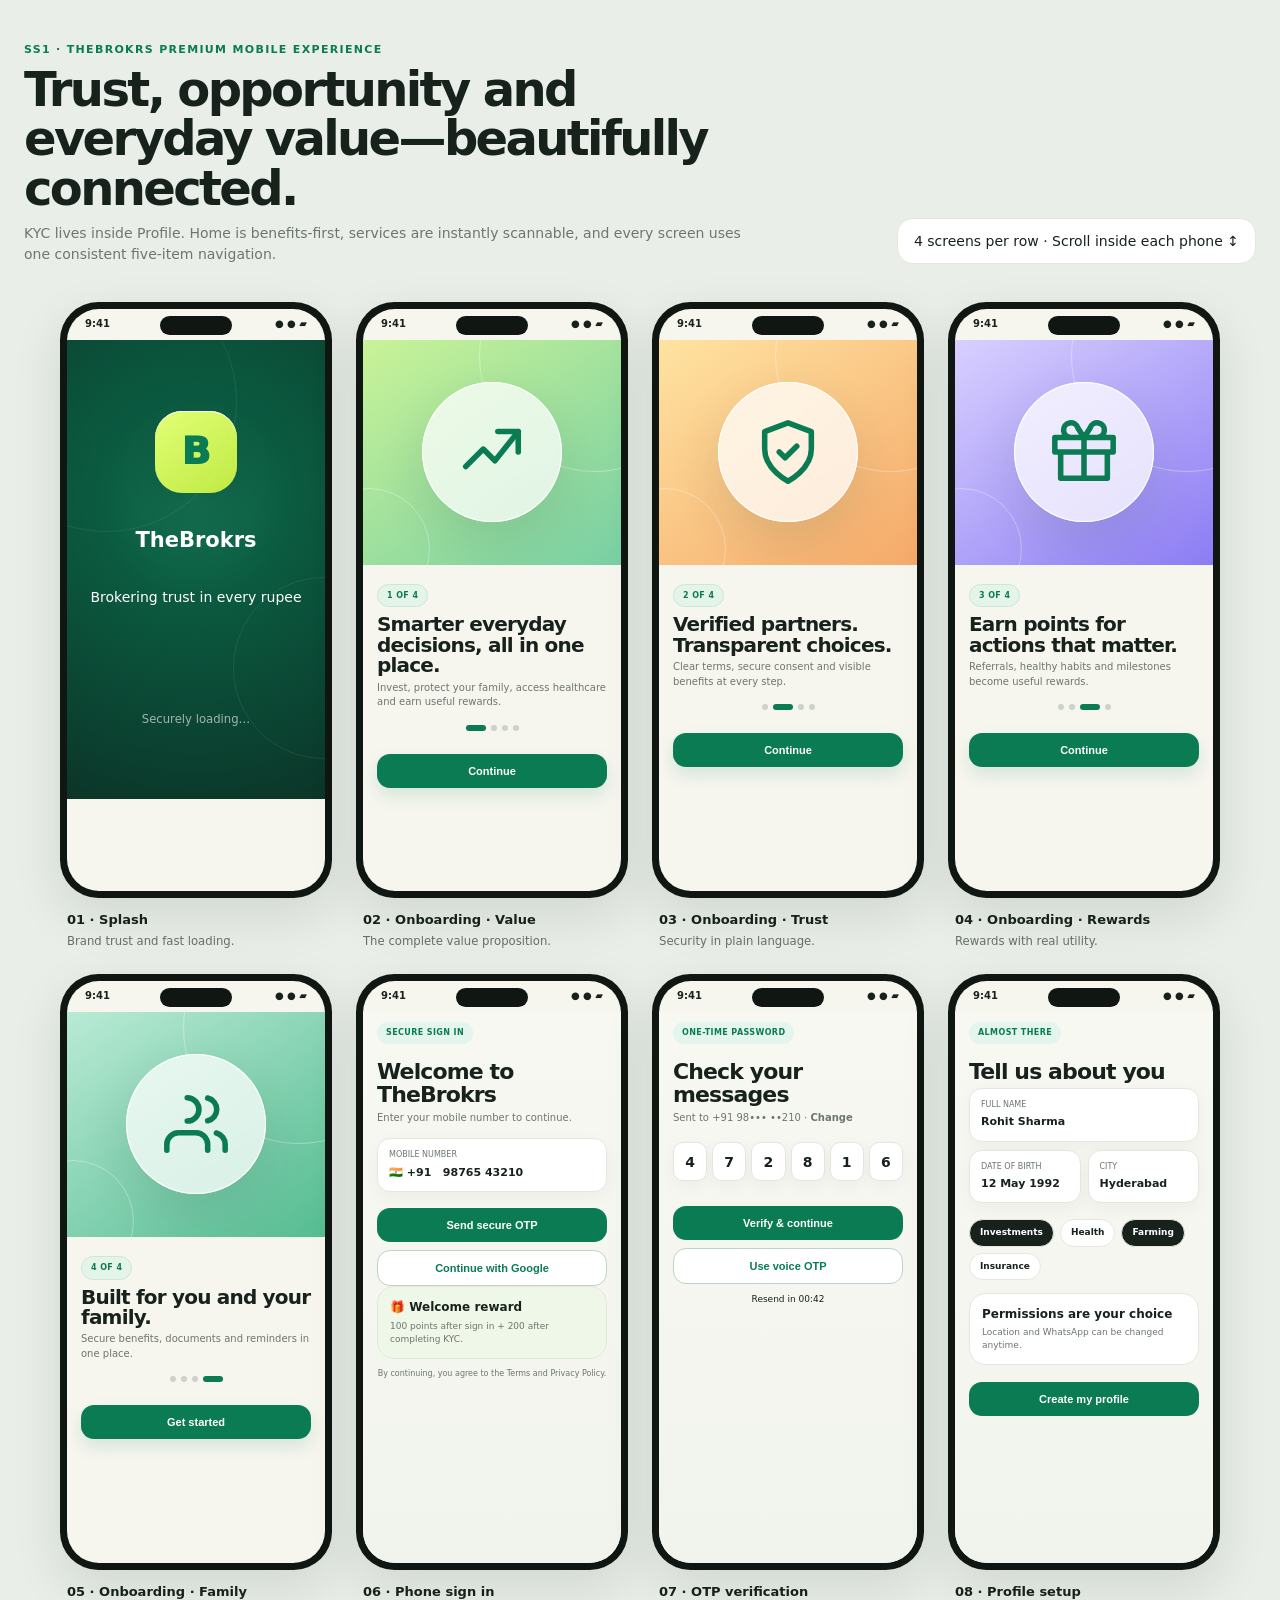
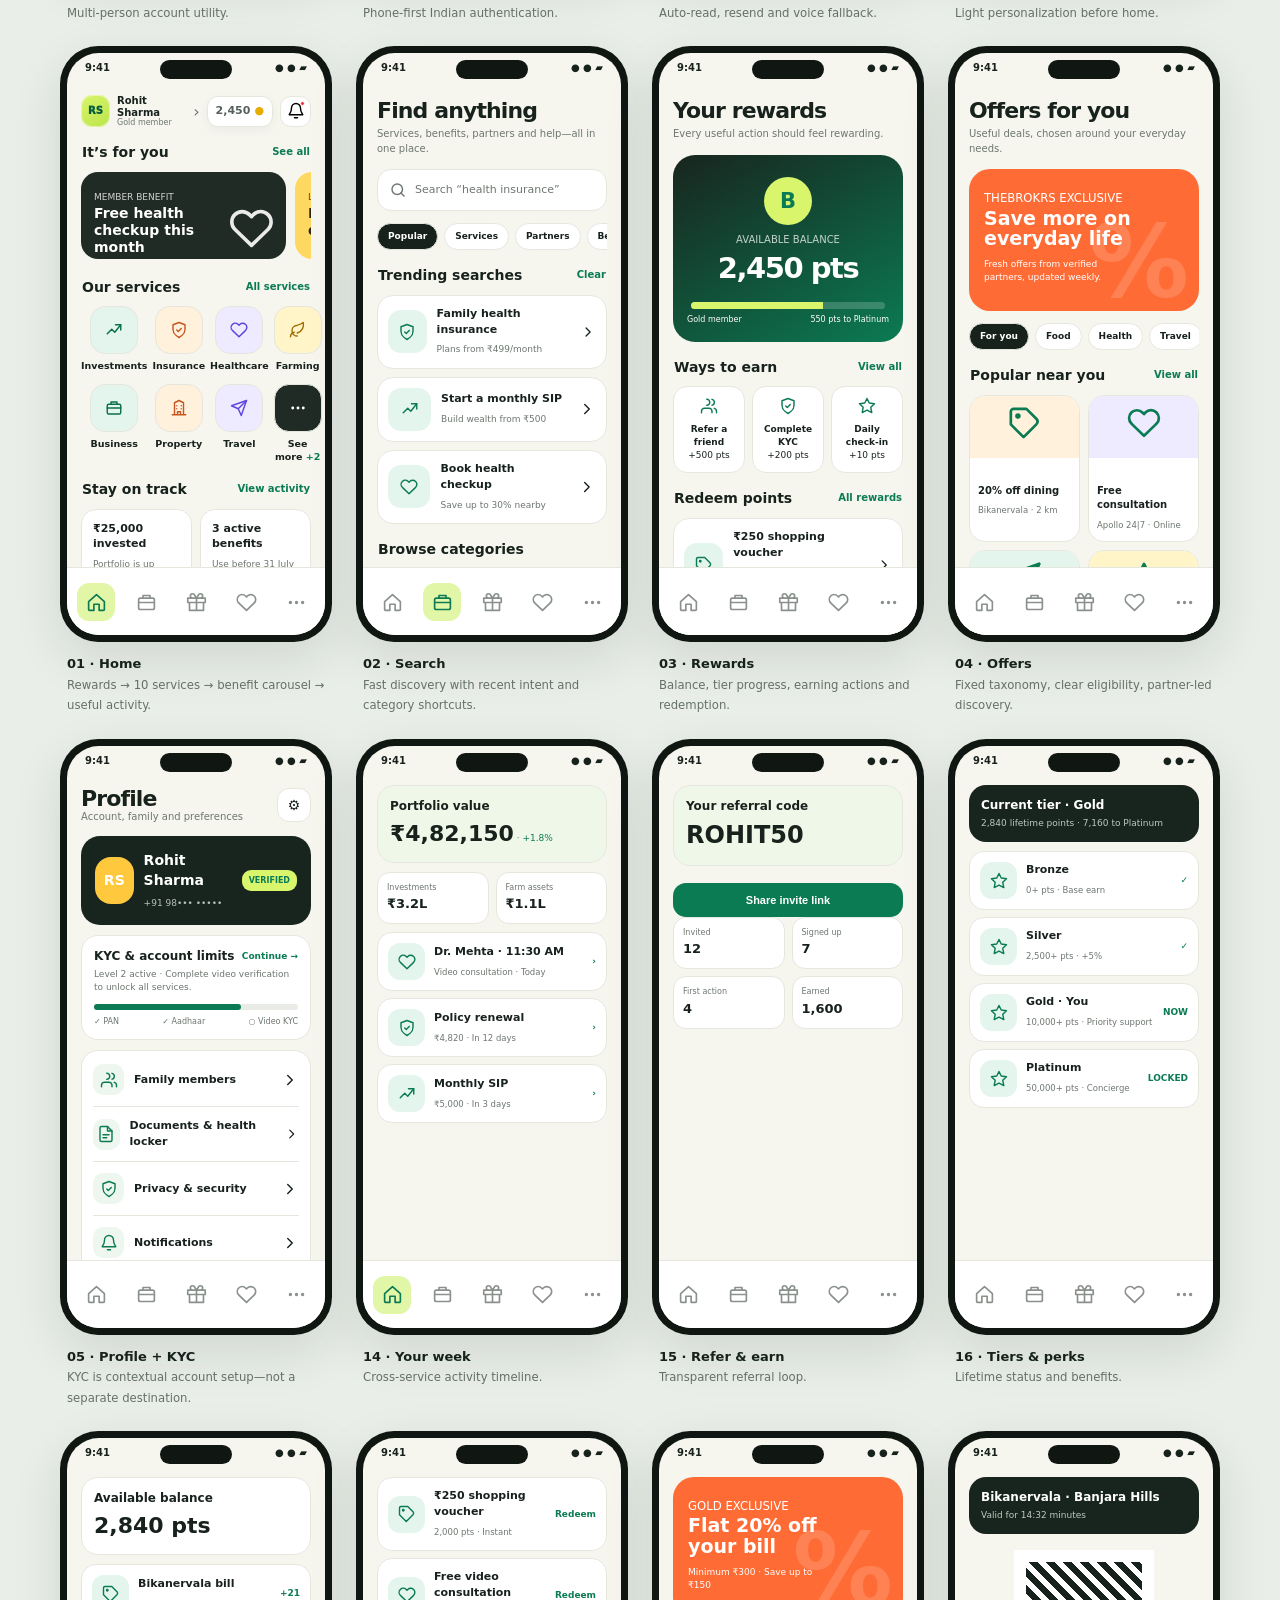
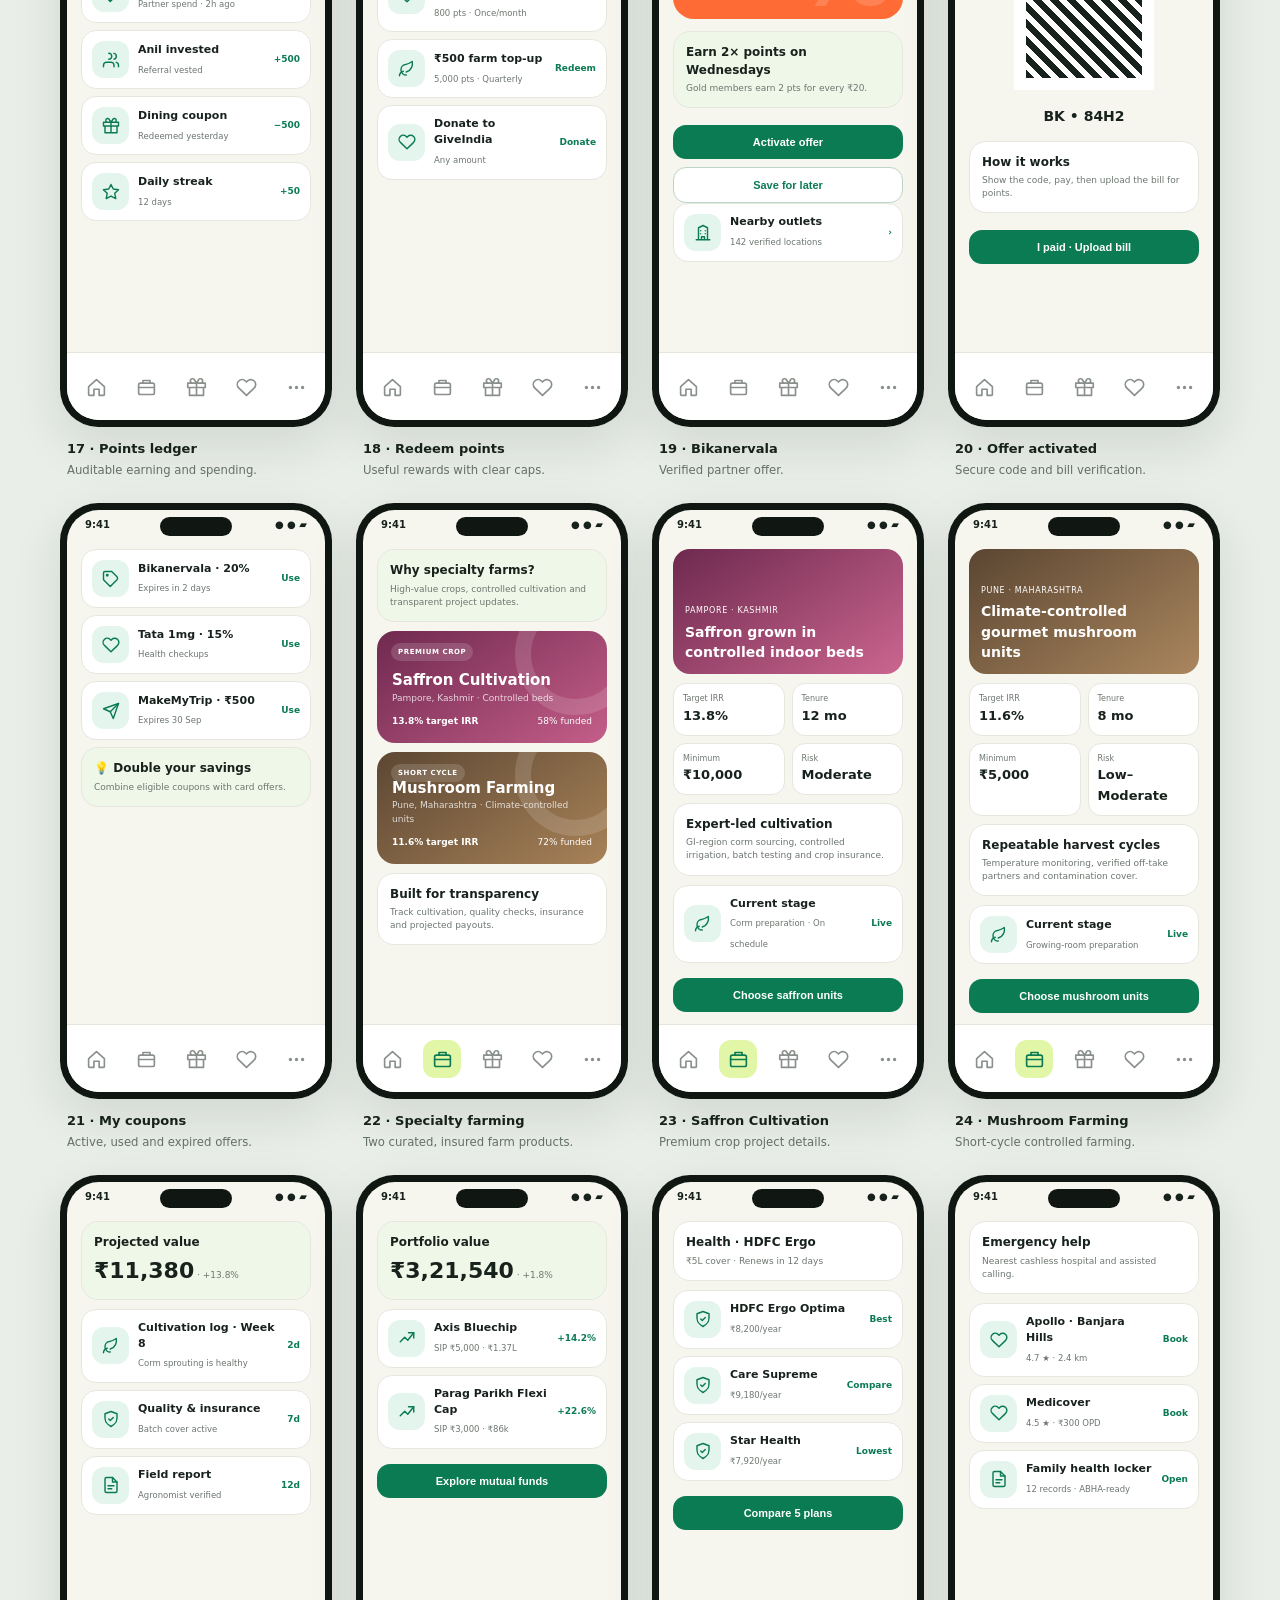
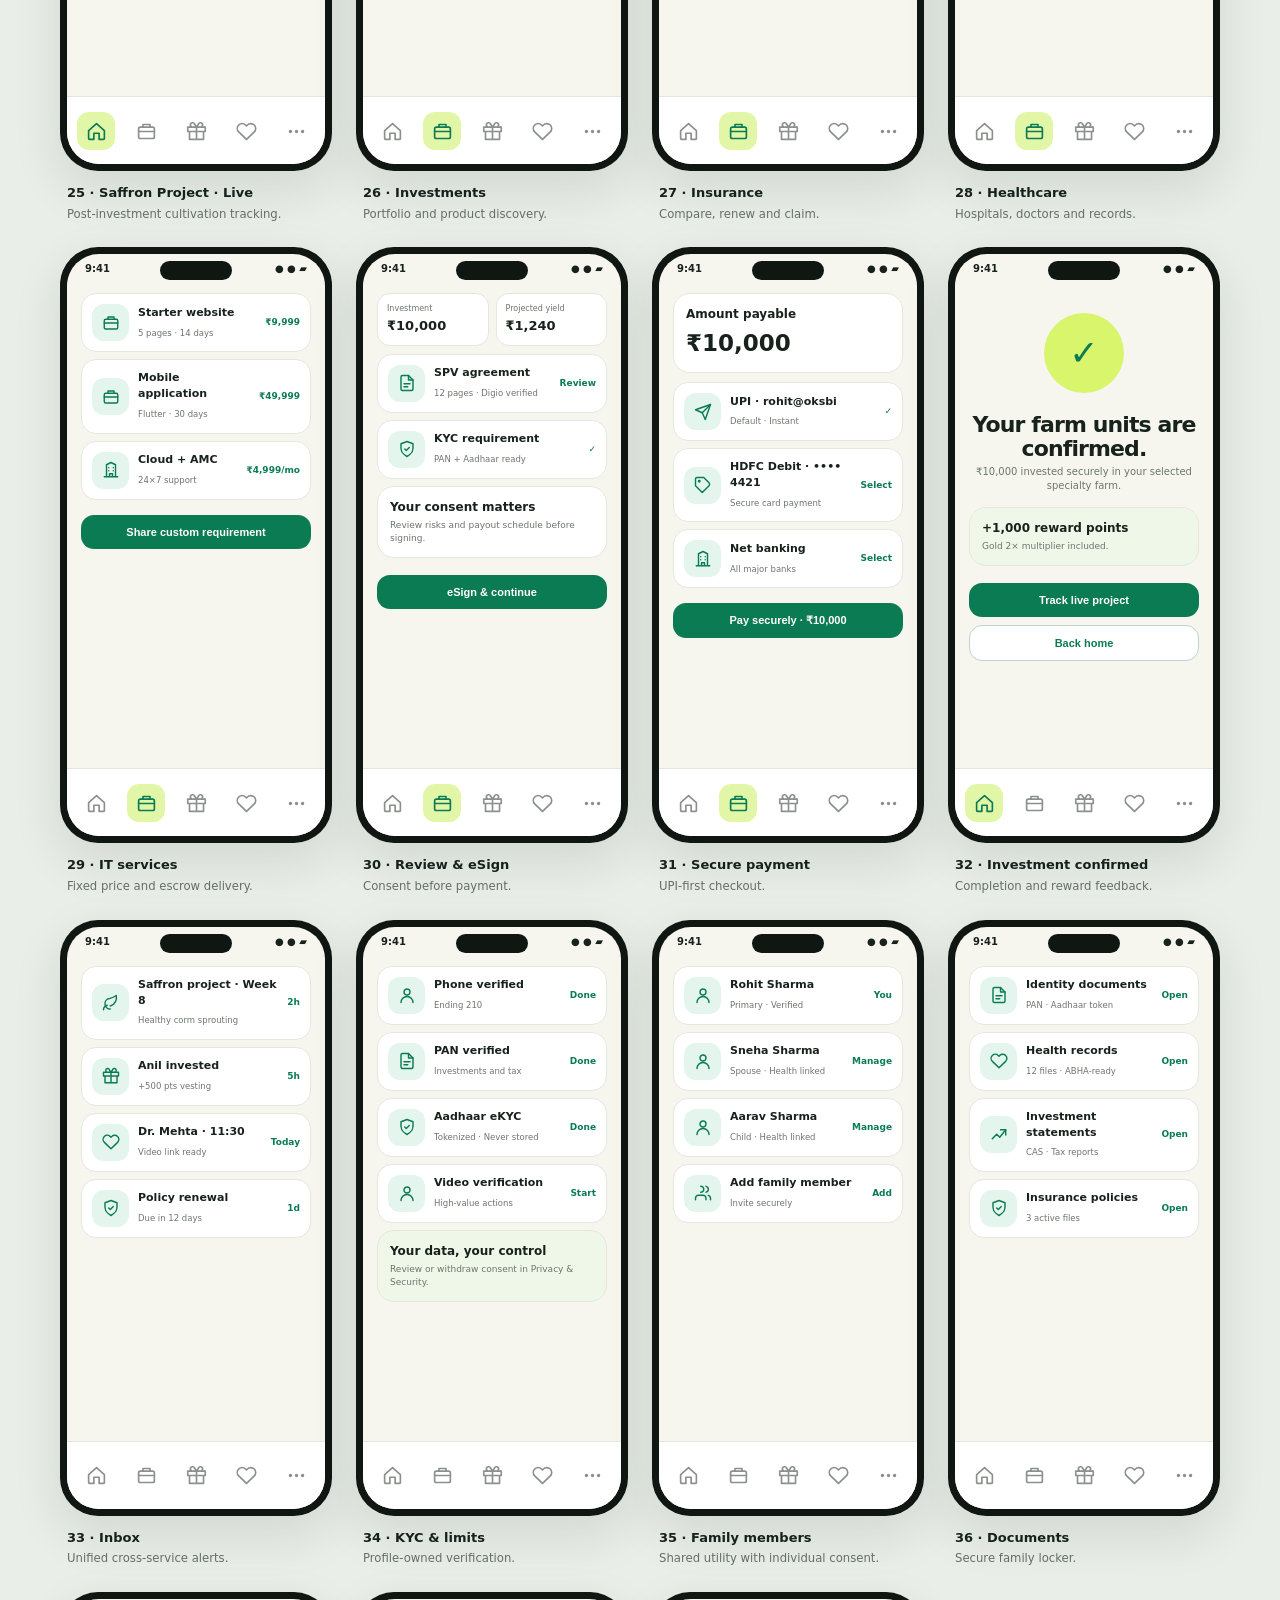
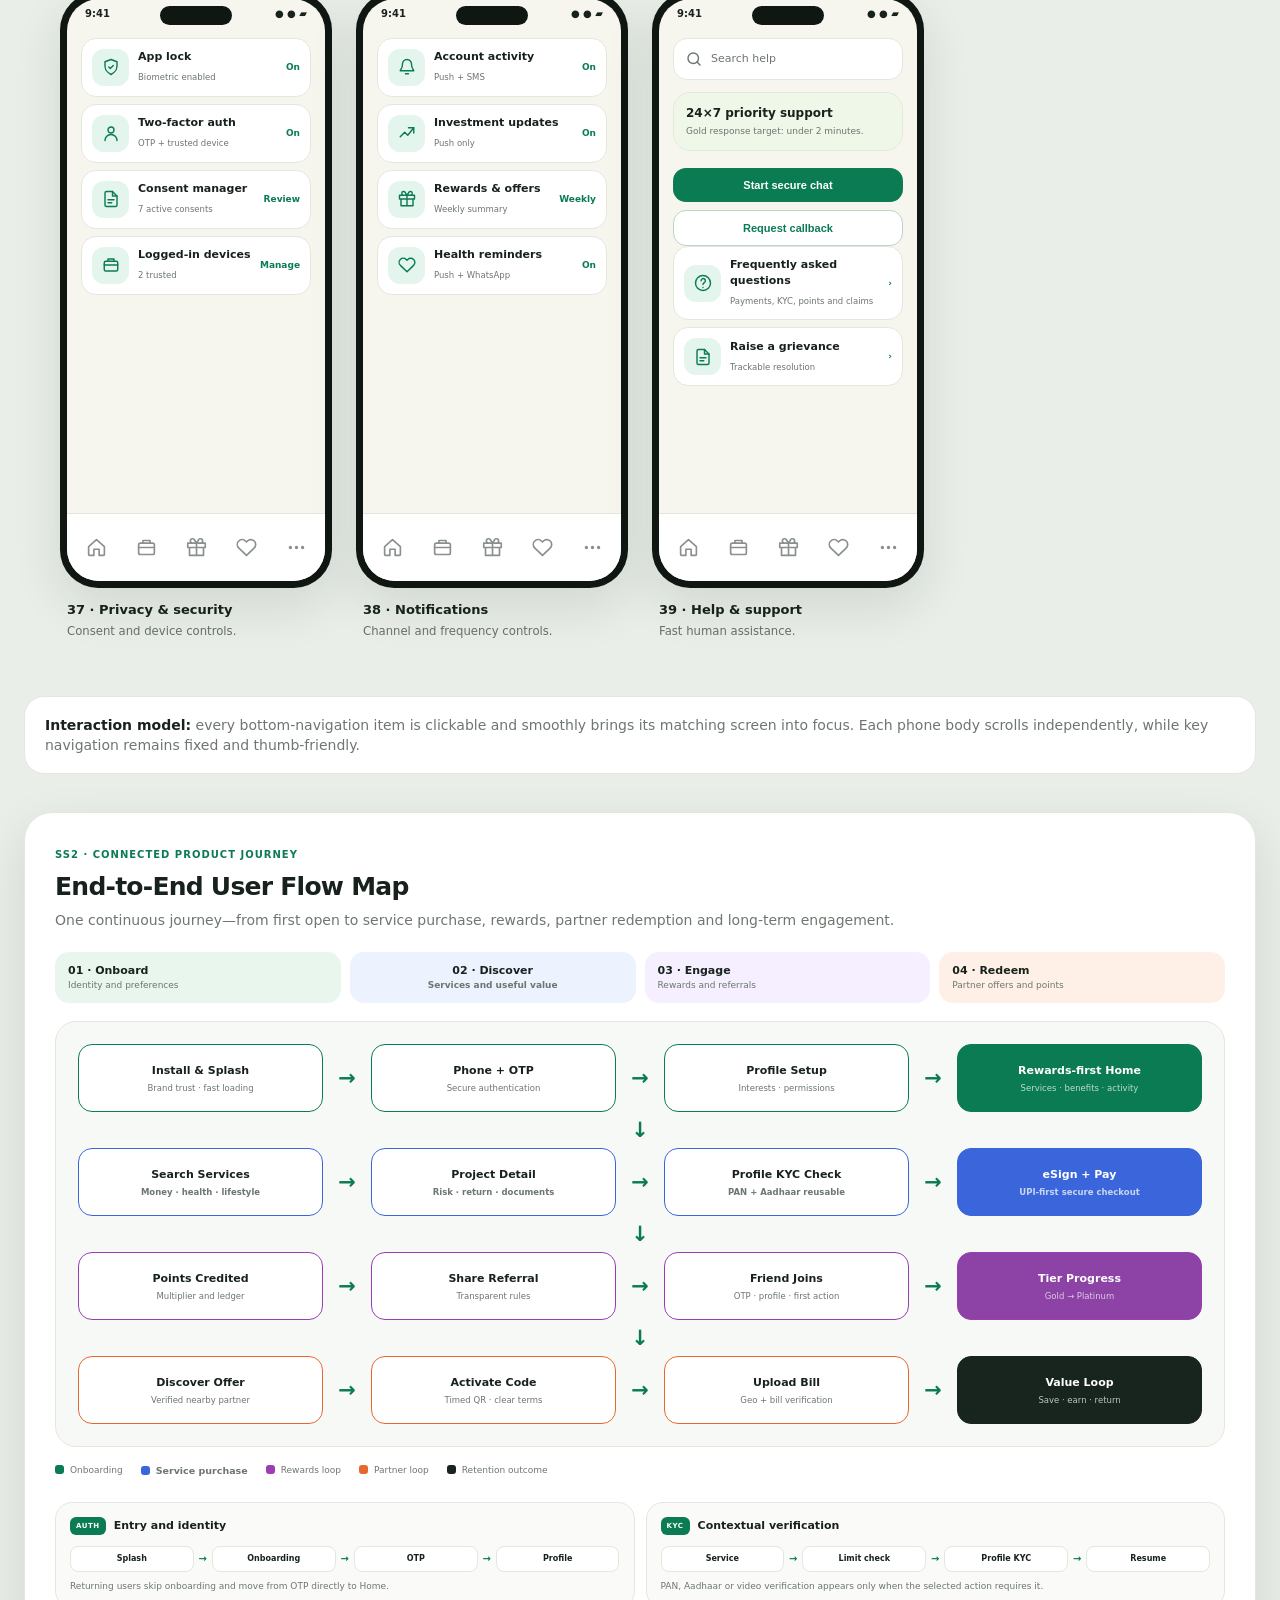
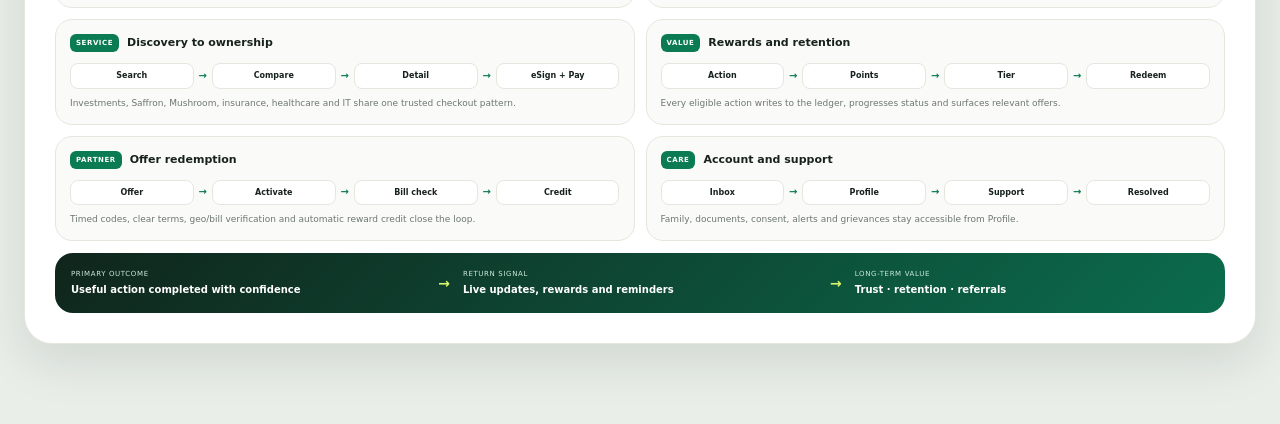
==== commit bcf8416b: "chnages in nev" ====
--- a/02-wireframes.html
+++ b/02-wireframes.html
@@ -147,22 +147,26 @@
         display: flex;
         flex-direction: column;
         align-items: center;
-        gap: 3px;
+        justify-content: center;
         padding: 0;
         cursor: pointer;
       }
       .nav .ico {
-        width: 23px;
-        height: 23px;
+        width: 38px;
+        height: 38px;
         display: grid;
         place-items: center;
-        border-radius: 8px;
+        border-radius: 12px;
       }
       .nav button.active {
         color: var(--green);
       }
       .nav button.active .ico {
         background: #e2f6a7;
+      }
+      .nav button .i {
+        width: 21px;
+        height: 21px;
       }
       .i {
         width: 18px;
@@ -1290,19 +1294,19 @@
     </main>
     <script>
       const items = [
-        ["home", "Home"],
-        ["search", "Search"],
-        ["gift", "Rewards"],
-        ["tag", "Offers"],
-        ["user", "Profile"],
+        ["home", "Home", "home"],
+        ["brief", "Services", "search"],
+        ["gift", "Rewards", "gift"],
+        ["heart", "Beneficiary Offers", "tag"],
+        ["more", "More", "user"],
       ];
       document.querySelectorAll(".mock").forEach((mock) => {
         const current = mock.dataset.screen;
         const nav = mock.querySelector(".nav");
         nav.innerHTML = items
           .map(
-            ([id, label]) =>
-              `<button type="button" data-go="${id}" class="${id === current ? "active" : ""}" aria-label="Open ${label}"><span class="ico"><svg class="i"><use href="#${id}"></use></svg></span>${label}</button>`,
+            ([icon, label, target]) =>
+              `<button type="button" data-go="${target}" class="${target === current ? "active" : ""}" aria-label="${label}" title="${label}"><span class="ico" aria-hidden="true"><svg class="i"><use href="#${icon}"></use></svg></span></button>`,
           )
           .join("");
       });
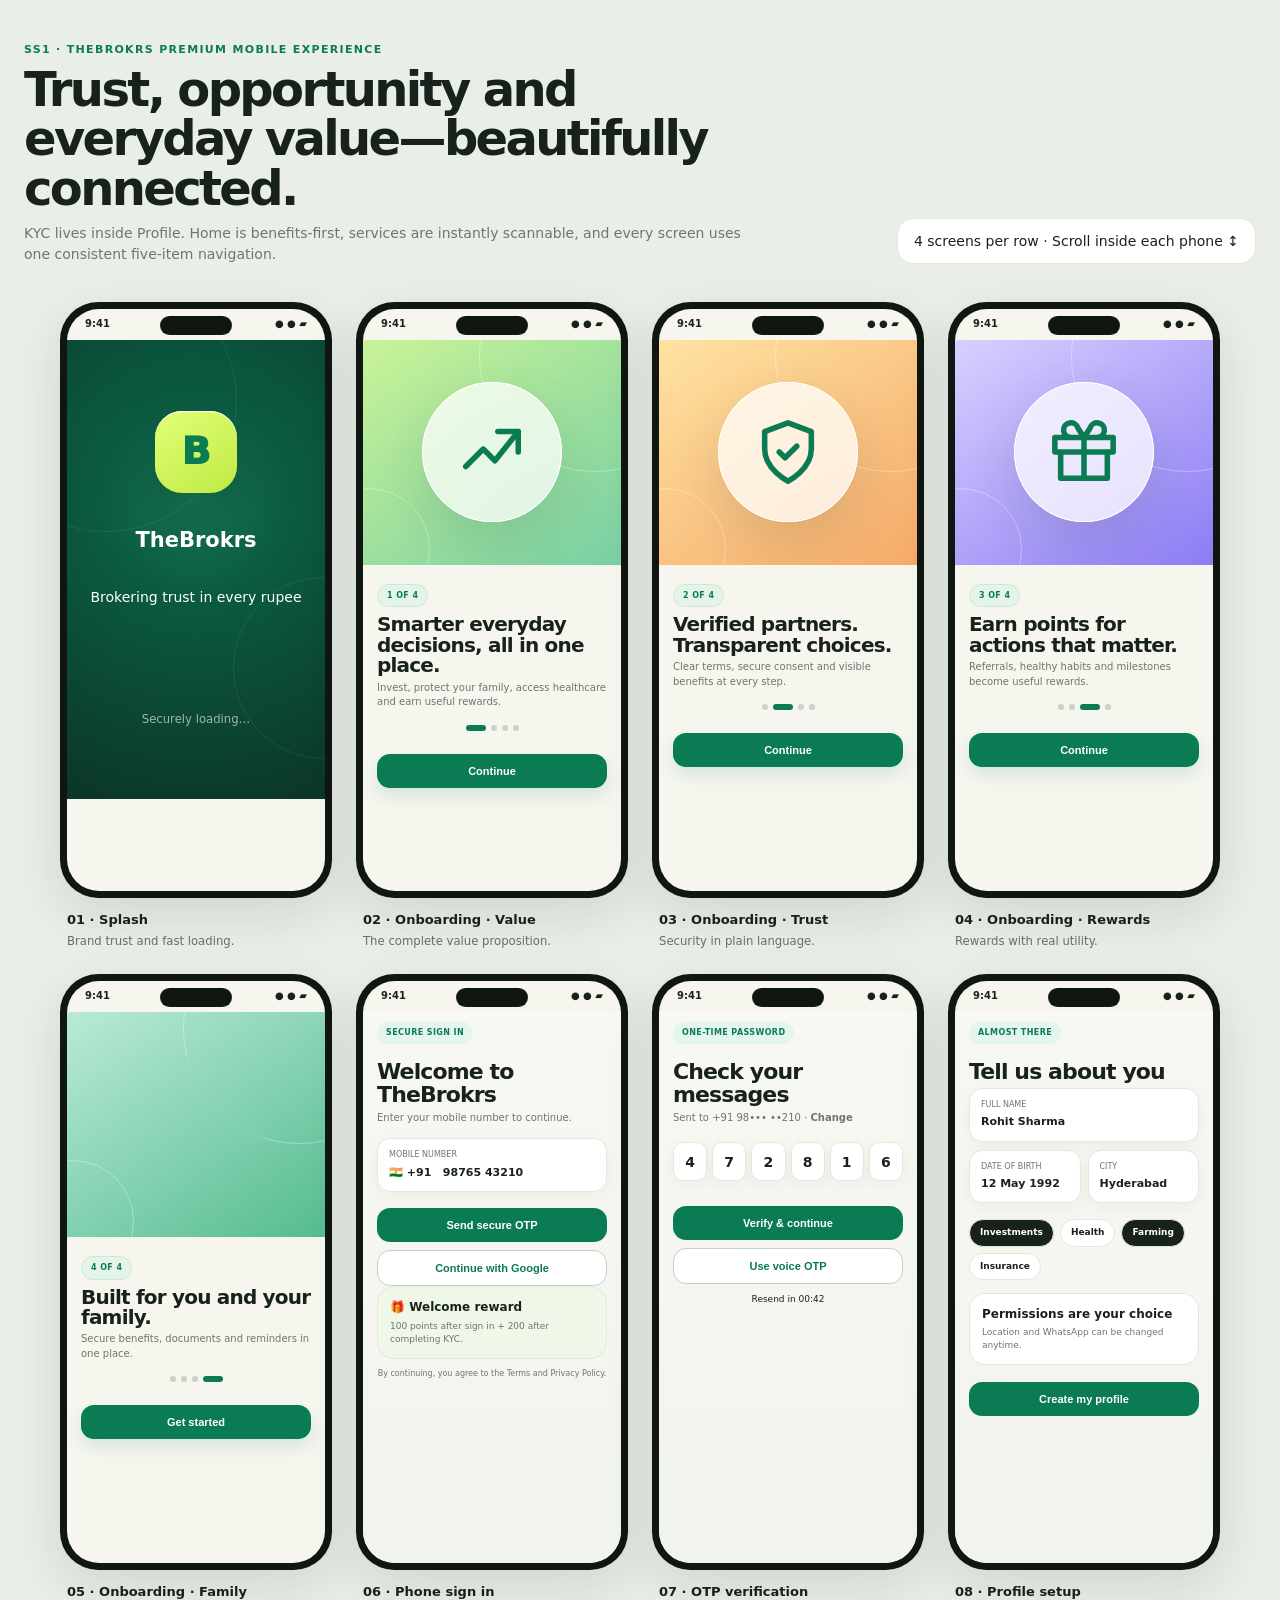
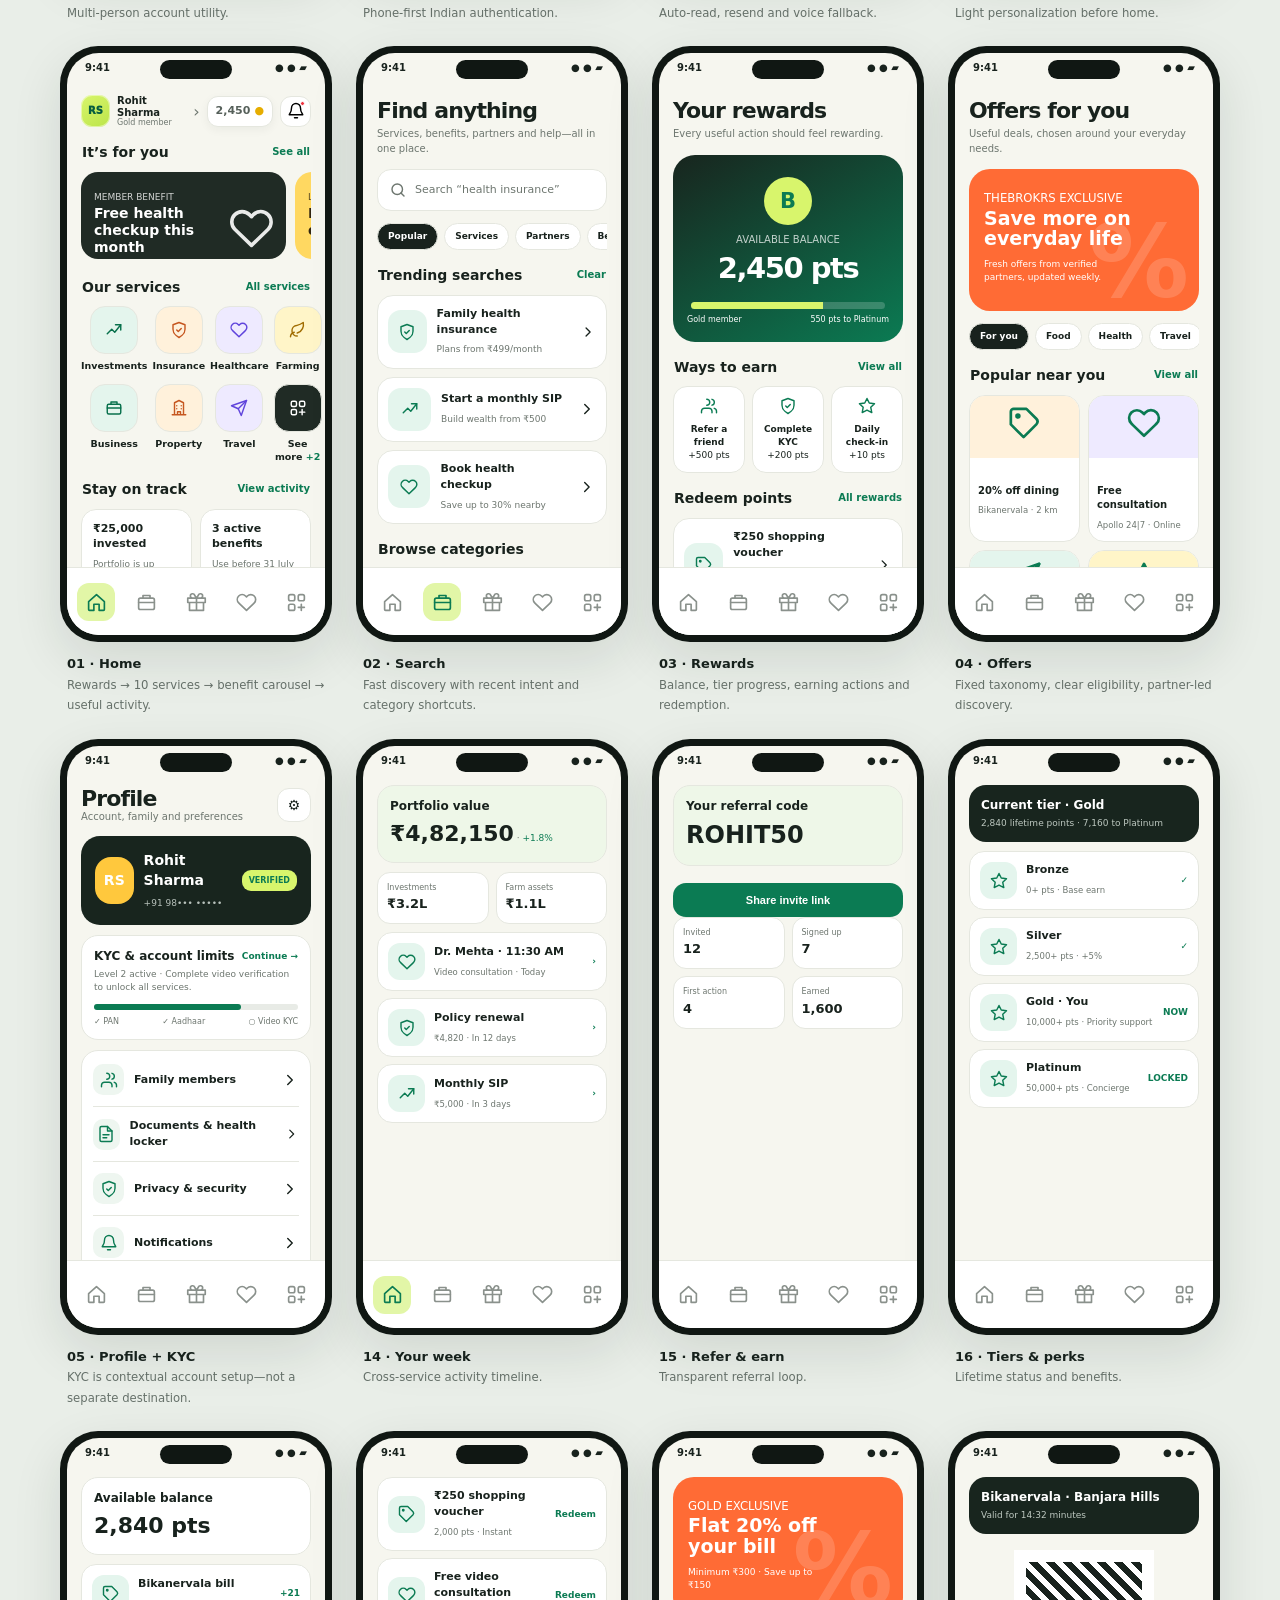
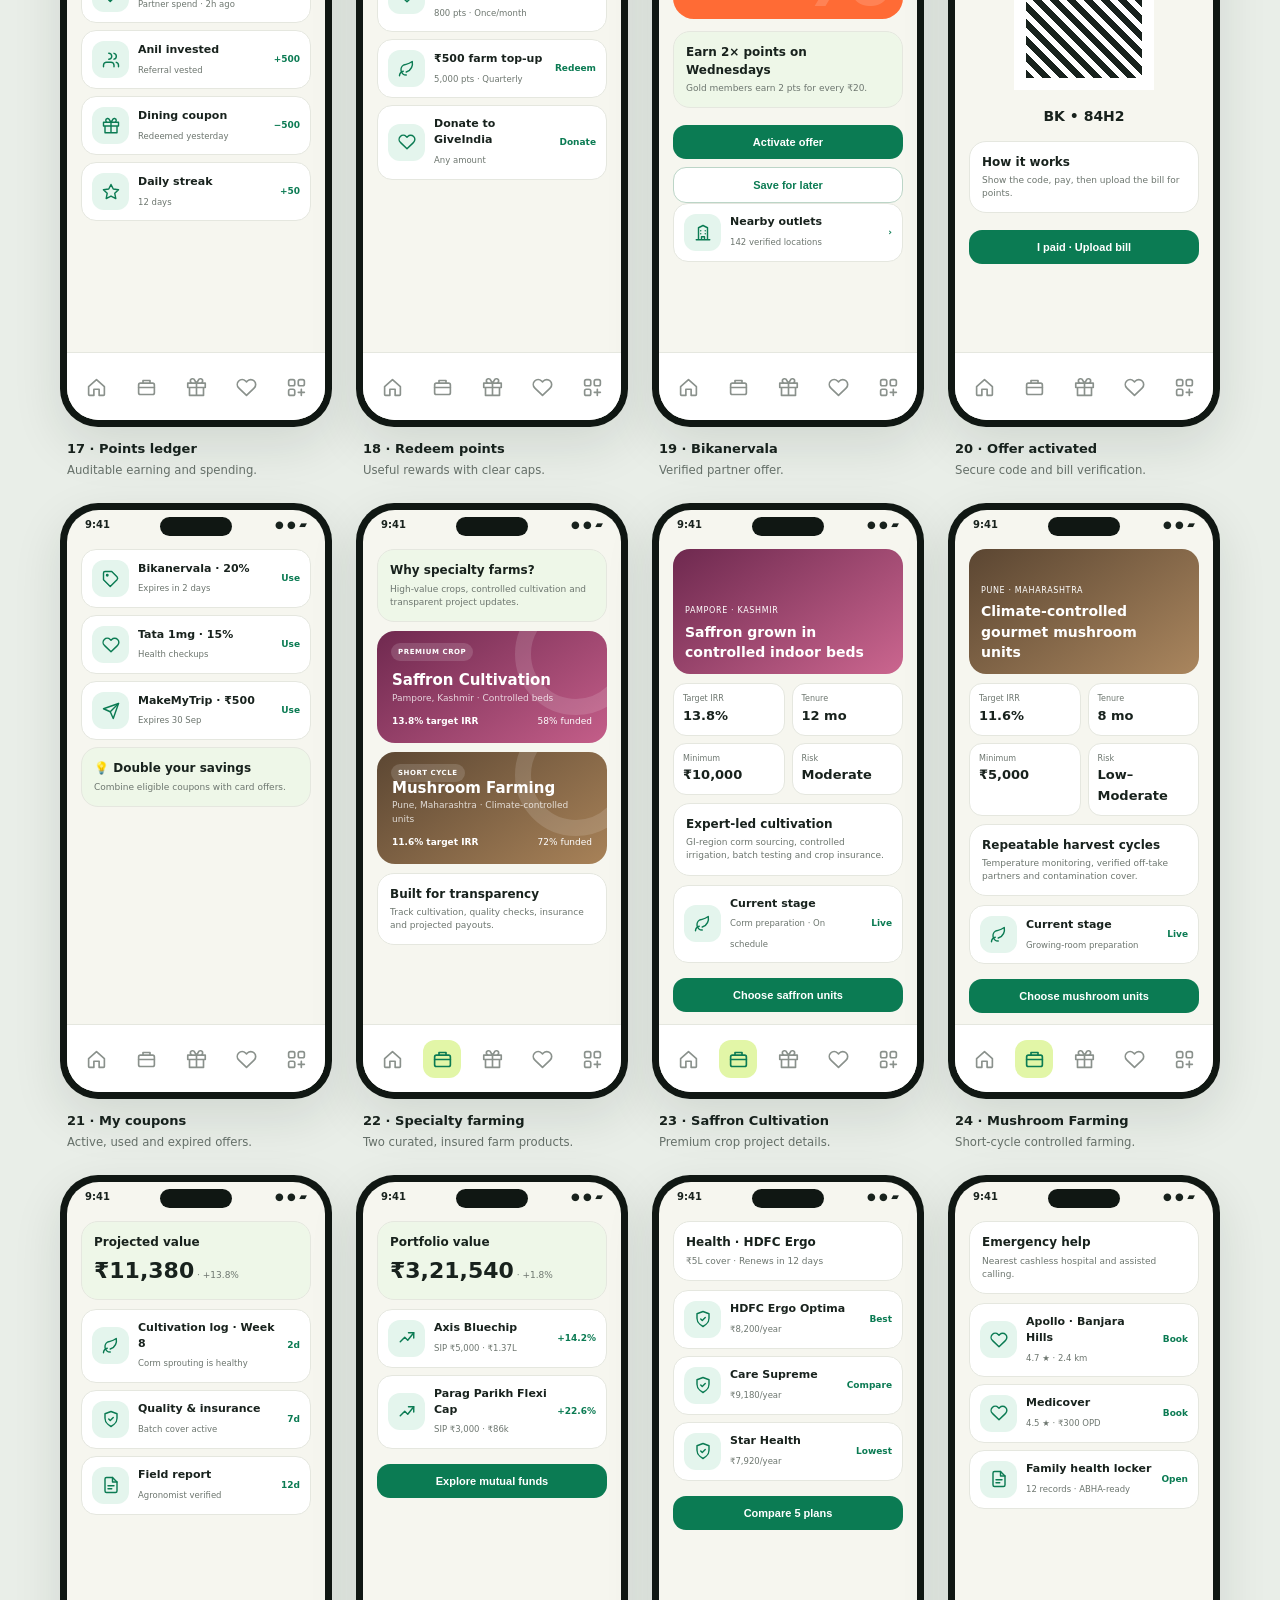
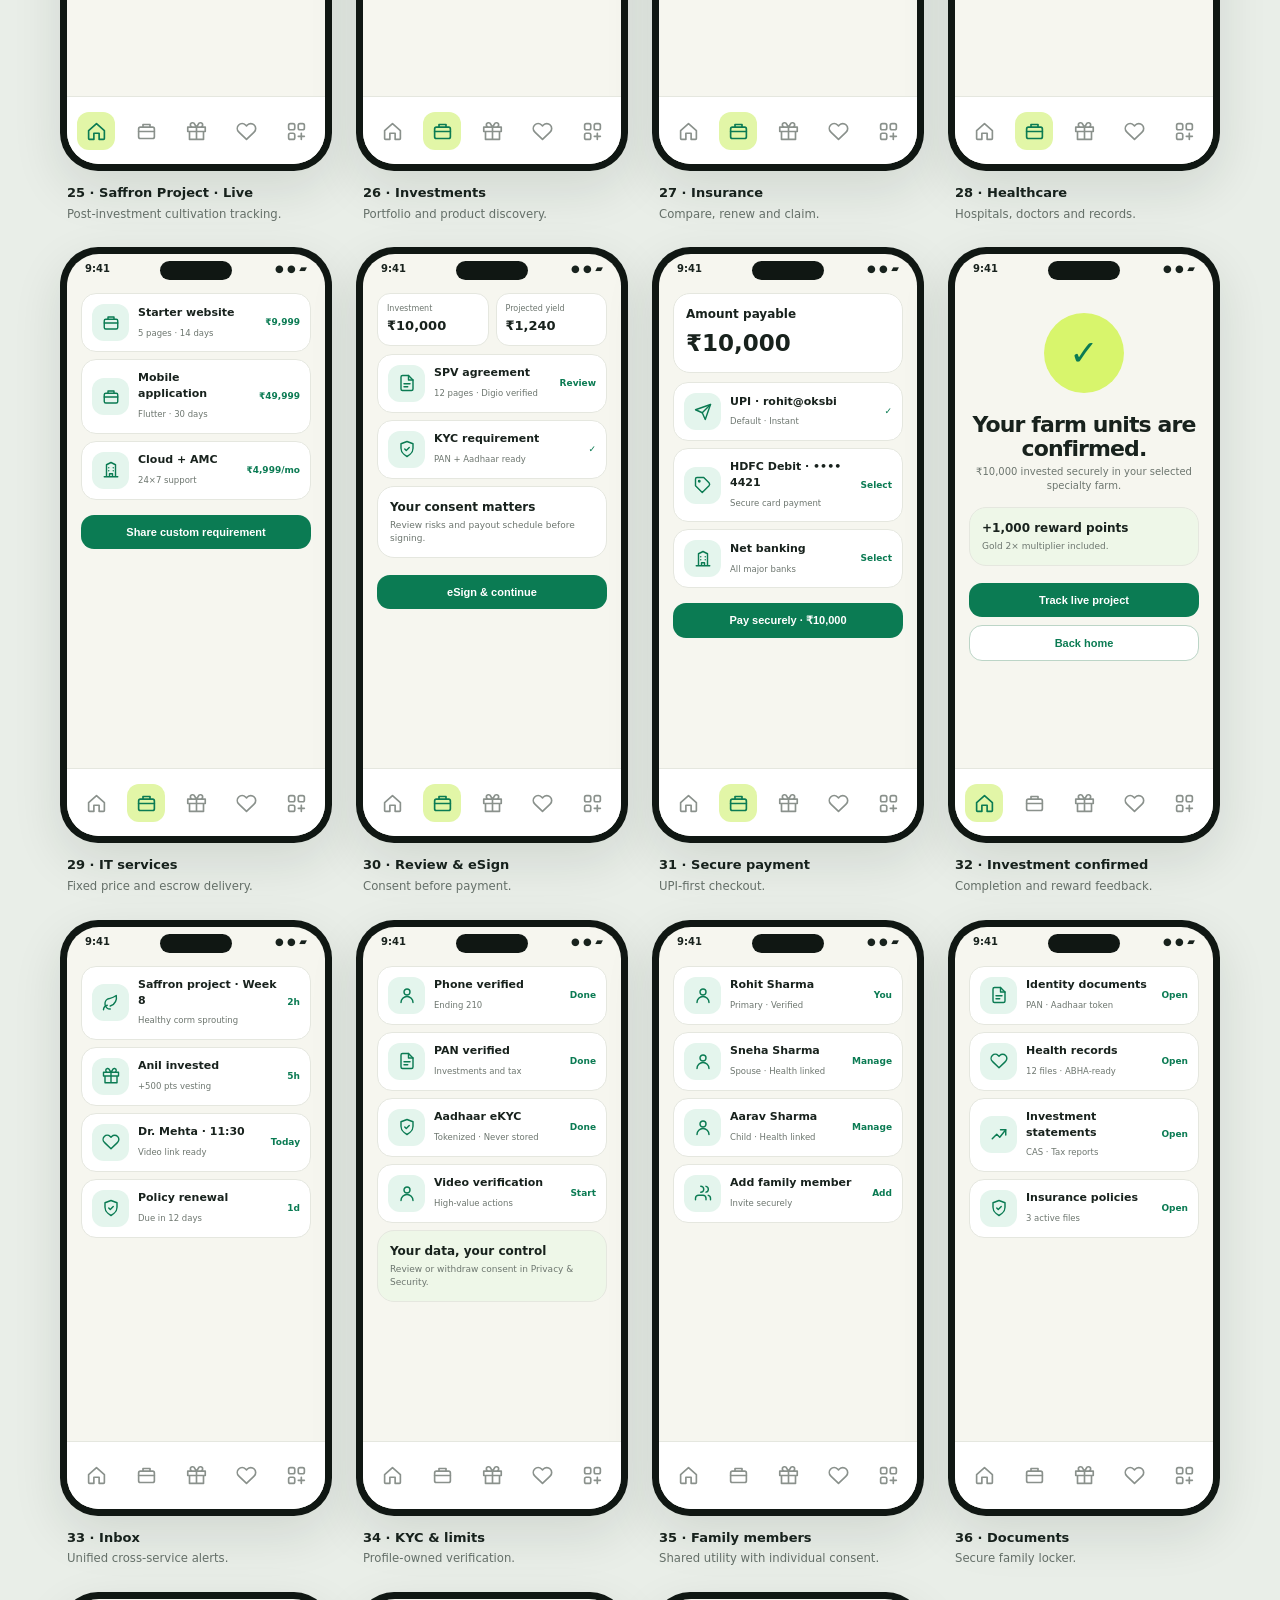
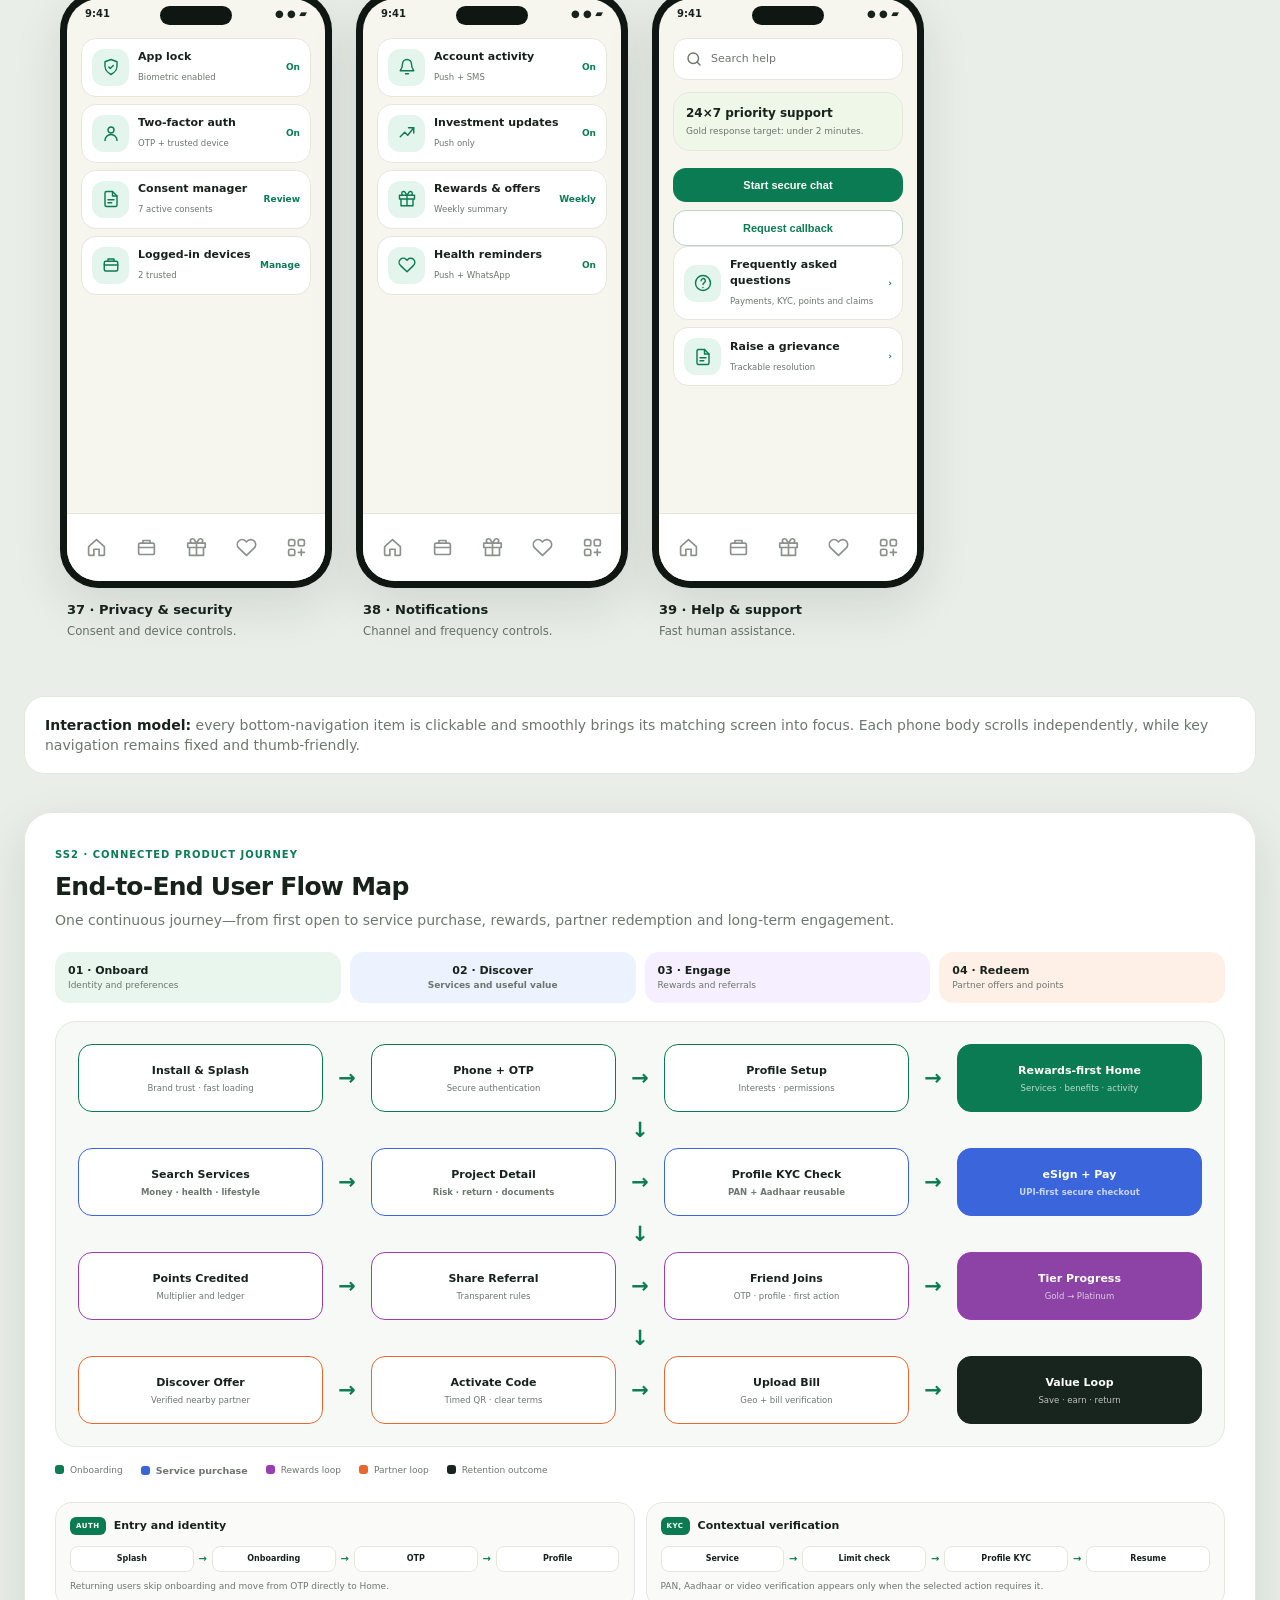
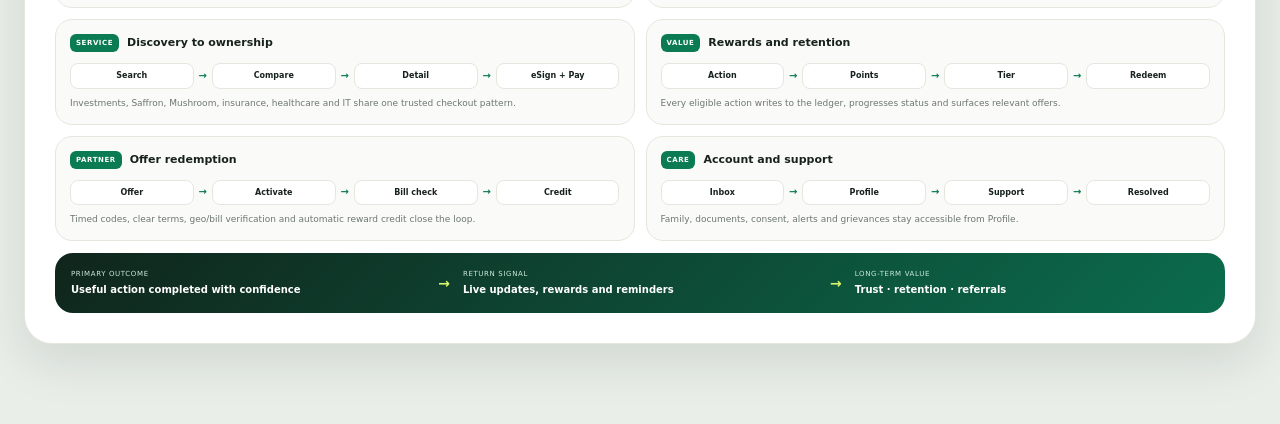
==== commit 5793b90f: "added some screens" ====
--- a/02-wireframes.html
+++ b/02-wireframes.html
@@ -769,9 +769,10 @@
           />
         </symbol>
         <symbol id="more" viewBox="0 0 24 24">
-          <circle cx="5" cy="12" r="1" />
-          <circle cx="12" cy="12" r="1" />
-          <circle cx="19" cy="12" r="1" />
+          <rect x="3" y="3" width="7" height="7" rx="2" />
+          <rect x="14" y="3" width="7" height="7" rx="2" />
+          <rect x="3" y="14" width="7" height="7" rx="2" />
+          <path d="M17.5 14v7M14 17.5h7" />
         </symbol>
         <symbol id="star" viewBox="0 0 24 24">
           <path
